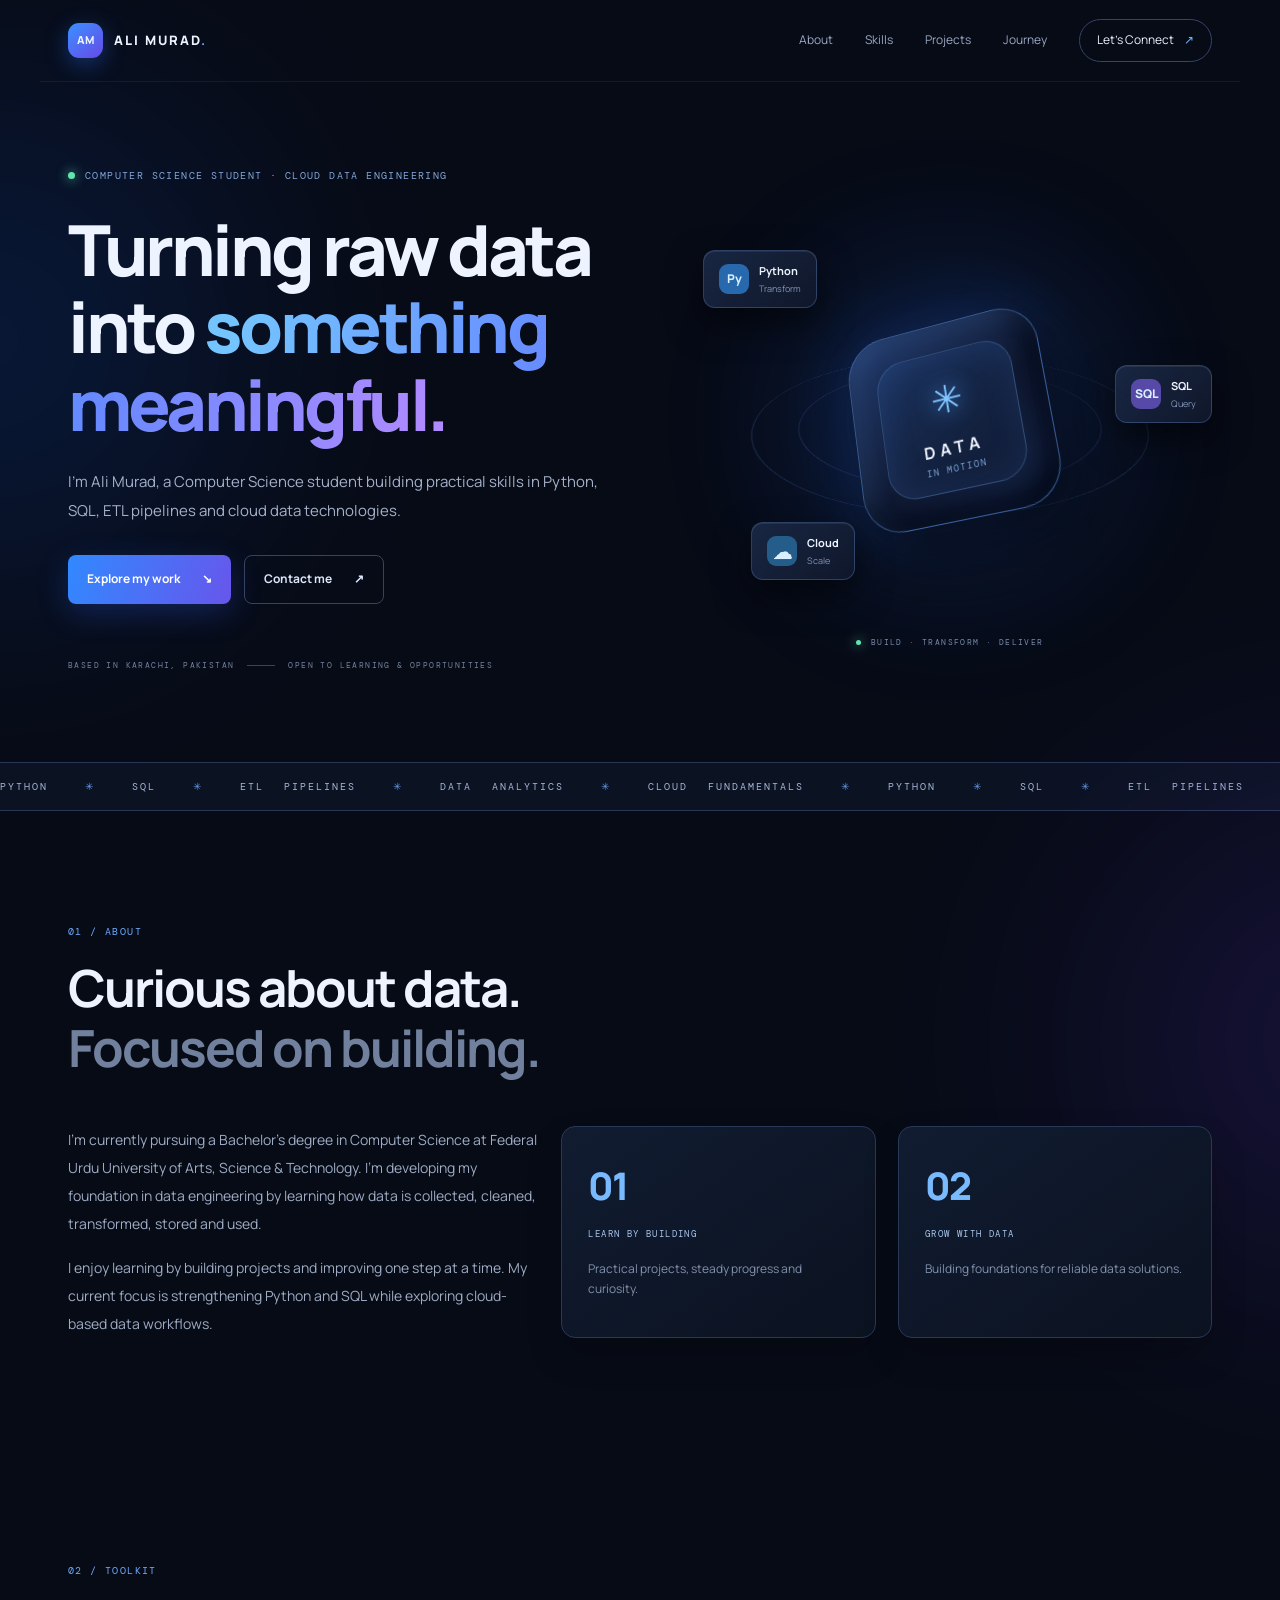
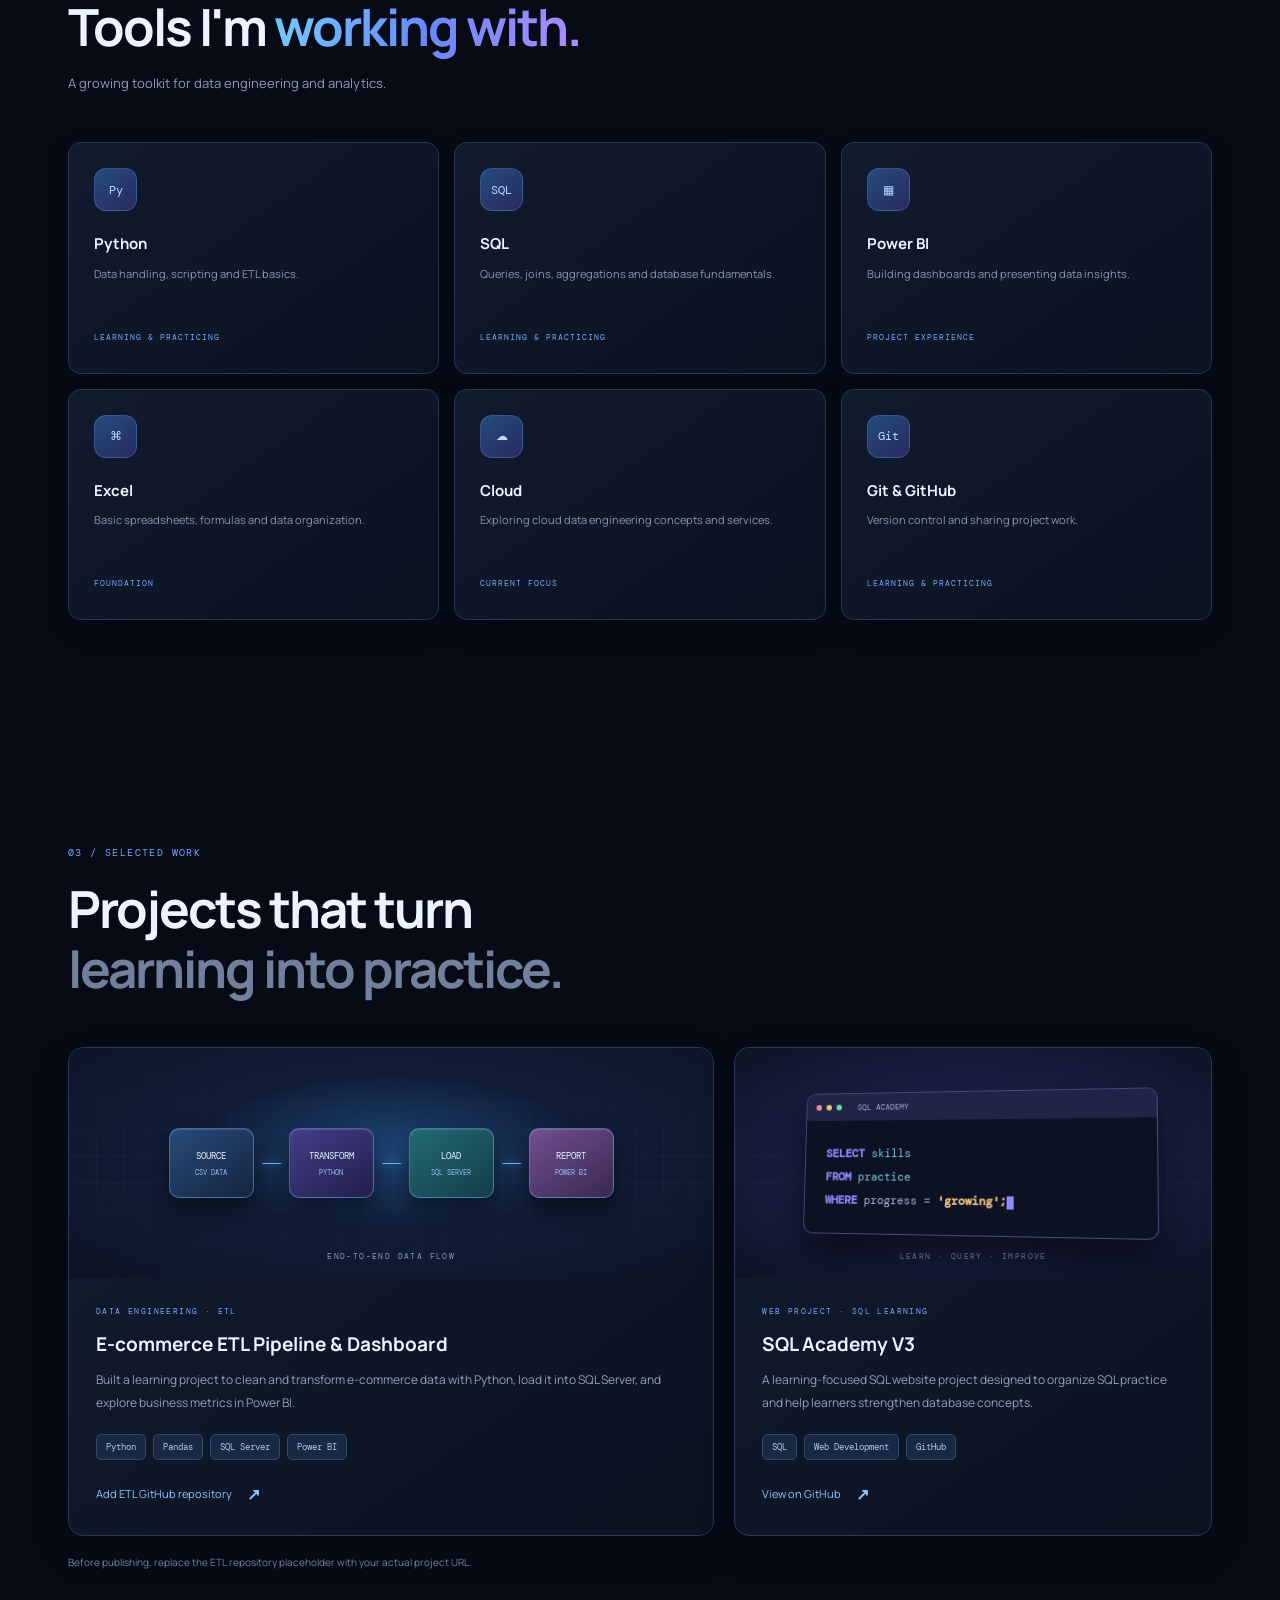
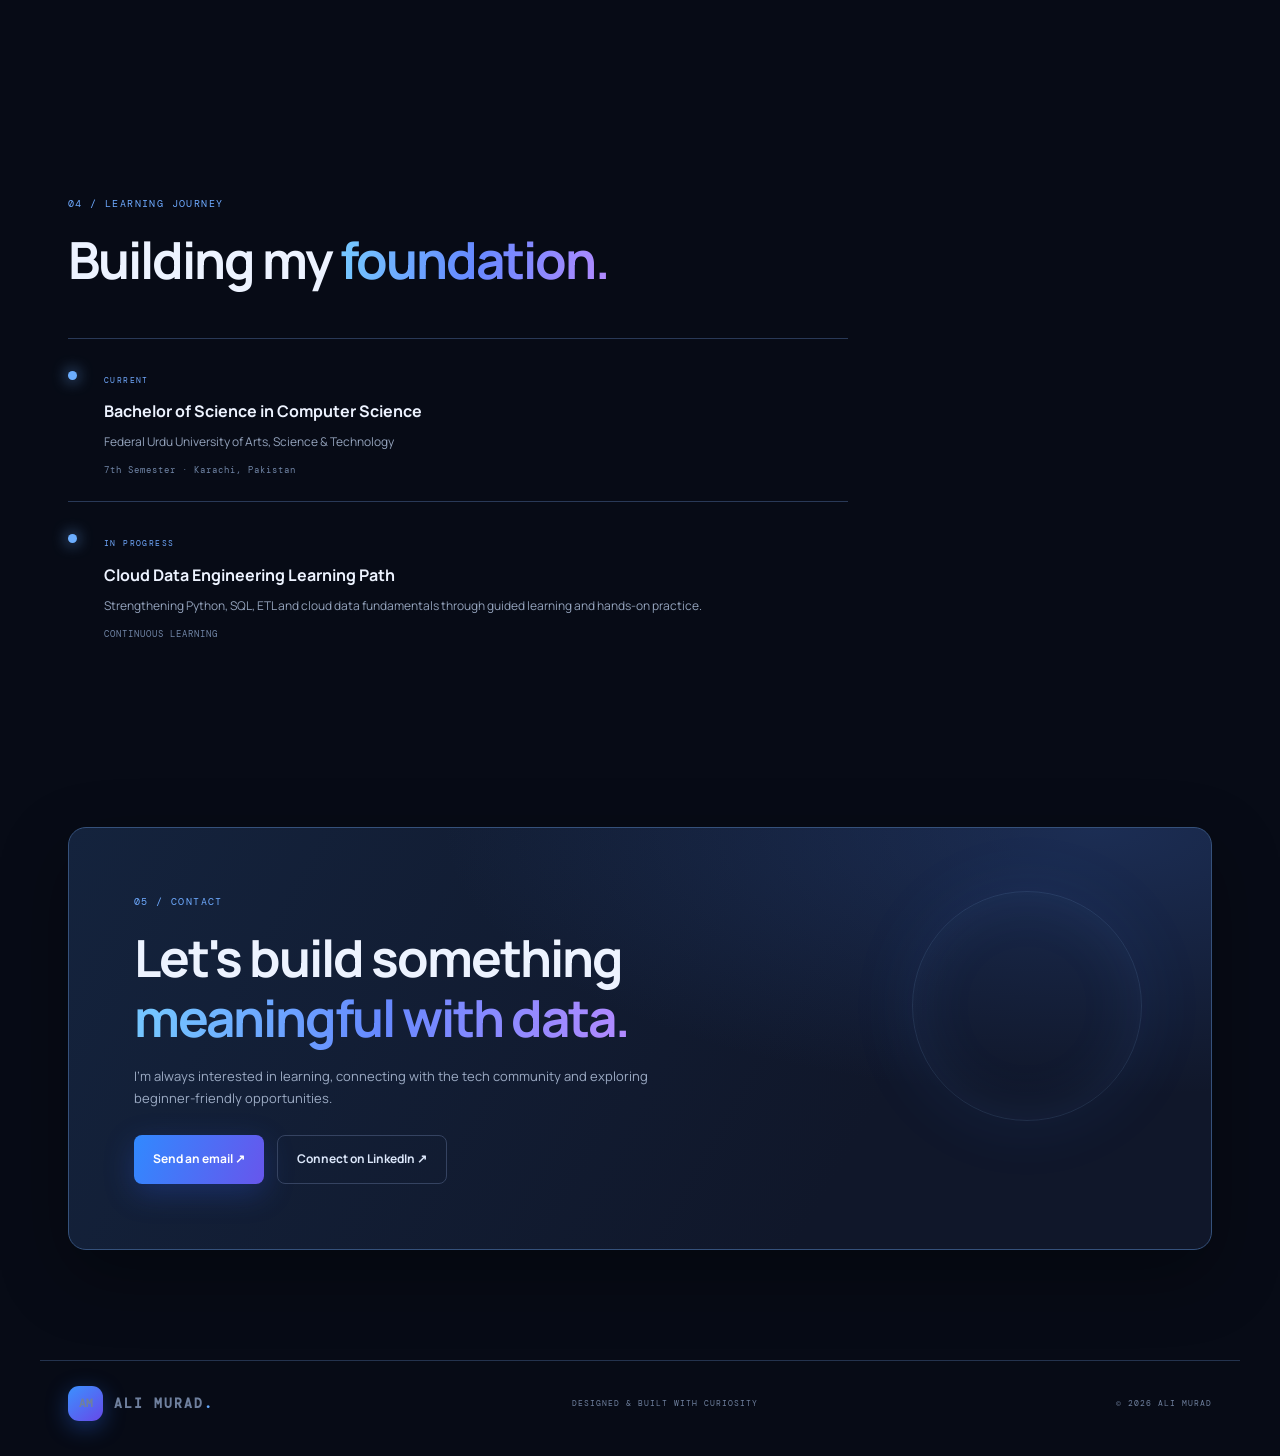
==== index.html @ 15cf7889 "Add professional 3D portfolio website" ====
<!DOCTYPE html>
<html lang="en">
<head>
  <meta charset="UTF-8">
  <meta name="viewport" content="width=device-width, initial-scale=1.0">
  <meta name="description" content="Ali Murad — Computer Science student building skills in Cloud Data Engineering, SQL, Python and ETL.">
  <title>Ali Murad | Cloud Data Engineer Portfolio</title>
  <link rel="preconnect" href="https://fonts.googleapis.com">
  <link rel="preconnect" href="https://fonts.gstatic.com" crossorigin>
  <link href="https://fonts.googleapis.com/css2?family=DM+Mono:wght@400;500&family=Manrope:wght@400;500;600;700;800&display=swap" rel="stylesheet">
  <link rel="stylesheet" href="style.css">
</head>
<body>
  <div class="ambient ambient-one"></div><div class="ambient ambient-two"></div>
  <header class="topbar">
    <a class="brand" href="#home"><span class="brand-mark">AM</span><span>ALI MURAD<span class="brand-dot">.</span></span></a>
    <button class="menu-toggle" aria-label="Toggle navigation">☰</button>
    <nav class="nav">
      <a href="#about">About</a><a href="#skills">Skills</a><a href="#projects">Projects</a><a href="#journey">Journey</a>
      <a class="nav-cta" href="#contact">Let's Connect <span>↗</span></a>
    </nav>
  </header>

  <main>
    <section class="hero section" id="home">
      <div class="hero-copy reveal">
        <div class="eyebrow"><span class="status-dot"></span> COMPUTER SCIENCE STUDENT · CLOUD DATA ENGINEERING</div>
        <h1>Turning raw data into <span class="gradient-text">something meaningful.</span></h1>
        <p class="hero-lead">I'm Ali Murad, a Computer Science student building practical skills in Python, SQL, ETL pipelines and cloud data technologies.</p>
        <div class="hero-actions">
          <a class="button button-primary" href="#projects">Explore my work <span>↘</span></a>
          <a class="button button-ghost"
href="https://mail.google.com/mail/?view=cm&fs=1&to=murads2468@gmail.com"
target="_blank" rel="noopener noreferrer">
Contact me <span>↗</span>
</a>
        </div>
        <div class="hero-meta"><span>BASED IN KARACHI, PAKISTAN</span><span class="meta-line"></span><span>OPEN TO LEARNING & OPPORTUNITIES</span></div>
      </div>
      <div class="hero-visual reveal" aria-label="Decorative 3D data cloud illustration">
        <div class="orbit orbit-a"></div><div class="orbit orbit-b"></div>
        <div class="core-glow"></div>
        <div class="data-core"><div class="core-inner"><span class="core-symbol">✳</span><strong>DATA</strong><small>IN MOTION</small></div></div>
        <div class="float-card card-python"><span class="mini-icon">Py</span><span><b>Python</b><small>Transform</small></span></div>
        <div class="float-card card-sql"><span class="mini-icon sql-icon">SQL</span><span><b>SQL</b><small>Query</small></span></div>
        <div class="float-card card-cloud"><span class="mini-icon cloud-icon">☁</span><span><b>Cloud</b><small>Scale</small></span></div>
        <div class="visual-caption"><span class="caption-pulse"></span> BUILD · TRANSFORM · DELIVER</div>
      </div>
    </section>

    <section class="ticker" aria-label="Areas of focus"><div>PYTHON <i>✳</i> SQL <i>✳</i> ETL PIPELINES <i>✳</i> DATA ANALYTICS <i>✳</i> CLOUD FUNDAMENTALS <i>✳</i> PYTHON <i>✳</i> SQL <i>✳</i> ETL PIPELINES <i>✳</i></div></section>

    <section class="section about-section" id="about">
      <div class="section-heading reveal"><span class="section-kicker">01 / ABOUT</span><h2>Curious about data.<br><span class="muted-heading">Focused on building.</span></h2></div>
      <div class="about-grid">
        <div class="about-text reveal"><p>I'm currently pursuing a Bachelor's degree in Computer Science at Federal Urdu University of Arts, Science & Technology. I'm developing my foundation in data engineering by learning how data is collected, cleaned, transformed, stored and used.</p><p>I enjoy learning by building projects and improving one step at a time. My current focus is strengthening Python and SQL while exploring cloud-based data workflows.</p></div>
        <div class="about-stat reveal"><span class="stat-number">01</span><span class="stat-label">LEARN BY BUILDING</span><p>Practical projects, steady progress and curiosity.</p></div>
        <div class="about-stat reveal"><span class="stat-number">02</span><span class="stat-label">GROW WITH DATA</span><p>Building foundations for reliable data solutions.</p></div>
      </div>
    </section>

    <section class="section" id="skills">
      <div class="section-heading reveal"><span class="section-kicker">02 / TOOLKIT</span><h2>Tools I'm <span class="gradient-text">working with.</span></h2><p class="section-intro">A growing toolkit for data engineering and analytics.</p></div>
      <div class="skills-grid">
        <article class="skill-card reveal"><div class="skill-icon">Py</div><h3>Python</h3><p>Data handling, scripting and ETL basics.</p><span class="skill-level">LEARNING & PRACTICING</span></article>
        <article class="skill-card reveal"><div class="skill-icon">SQL</div><h3>SQL</h3><p>Queries, joins, aggregations and database fundamentals.</p><span class="skill-level">LEARNING & PRACTICING</span></article>
        <article class="skill-card reveal"><div class="skill-icon">▦</div><h3>Power BI</h3><p>Building dashboards and presenting data insights.</p><span class="skill-level">PROJECT EXPERIENCE</span></article>
        <article class="skill-card reveal"><div class="skill-icon">⌘</div><h3>Excel</h3><p>Basic spreadsheets, formulas and data organization.</p><span class="skill-level">FOUNDATION</span></article>
        <article class="skill-card reveal"><div class="skill-icon">☁</div><h3>Cloud</h3><p>Exploring cloud data engineering concepts and services.</p><span class="skill-level">CURRENT FOCUS</span></article>
        <article class="skill-card reveal"><div class="skill-icon">Git</div><h3>Git & GitHub</h3><p>Version control and sharing project work.</p><span class="skill-level">LEARNING & PRACTICING</span></article>
      </div>
    </section>

    <section class="section projects-section" id="projects">
      <div class="section-heading reveal"><span class="section-kicker">03 / SELECTED WORK</span><h2>Projects that turn<br><span class="muted-heading">learning into practice.</span></h2></div>
      <div class="projects-grid">
        <article class="project-card project-feature reveal">
          <div class="project-art etl-art"><div class="pipeline-node node-source">SOURCE<span>CSV DATA</span></div><div class="pipeline-line"></div><div class="pipeline-node node-transform">TRANSFORM<span>PYTHON</span></div><div class="pipeline-line"></div><div class="pipeline-node node-load">LOAD<span>SQL SERVER</span></div><div class="pipeline-line"></div><div class="pipeline-node node-report">REPORT<span>POWER BI</span></div><div class="art-label">END-TO-END DATA FLOW</div></div>
          <div class="project-content"><div class="project-type">DATA ENGINEERING · ETL</div><h3>E-commerce ETL Pipeline & Dashboard</h3><p>Built a learning project to clean and transform e-commerce data with Python, load it into SQL Server, and explore business metrics in Power BI.</p><div class="tag-list"><span>Python</span><span>Pandas</span><span>SQL Server</span><span>Power BI</span></div><a class="project-link" href="https://github.com/" target="_blank" rel="noopener noreferrer">Add ETL GitHub repository <b>↗</b></a></div>
        </article>
        <article class="project-card reveal">
          <div class="project-art academy-art"><div class="academy-window"><div class="window-top"><i></i><i></i><i></i><span>SQL ACADEMY</span></div><div class="code-lines"><b>SELECT</b> <em>skills</em><br><b>FROM</b> <em>practice</em><br><b>WHERE</b> progress = <strong>'growing';</strong><div class="code-cursor"></div></div></div><div class="art-label">LEARN · QUERY · IMPROVE</div></div>
          <div class="project-content"><div class="project-type">WEB PROJECT · SQL LEARNING</div><h3>SQL Academy V3</h3><p>A learning-focused SQL website project designed to organize SQL practice and help learners strengthen database concepts.</p><div class="tag-list"><span>SQL</span><span>Web Development</span><span>GitHub</span></div><a class="project-link" href="https://github.com/murads2468/SQL-ACADEMY-V3" target="_blank" rel="noopener noreferrer">View on GitHub <b>↗</b></a></div>
        </article>
      </div>
      <p class="edit-note">Before publishing, replace the ETL repository placeholder with your actual project URL.</p>
    </section>

    <section class="section journey-section" id="journey">
      <div class="section-heading reveal"><span class="section-kicker">04 / LEARNING JOURNEY</span><h2>Building my <span class="gradient-text">foundation.</span></h2></div>
      <div class="journey-card reveal">
        <div class="journey-marker"><span></span></div><div><span class="journey-date">CURRENT</span><h3>Bachelor of Science in Computer Science</h3><p>Federal Urdu University of Arts, Science & Technology</p><span class="journey-detail">7th Semester · Karachi, Pakistan</span></div>
      </div>
      <div class="journey-card reveal">
        <div class="journey-marker"><span></span></div><div><span class="journey-date">IN PROGRESS</span><h3>Cloud Data Engineering Learning Path</h3><p>Strengthening Python, SQL, ETL and cloud data fundamentals through guided learning and hands-on practice.</p><span class="journey-detail">CONTINUOUS LEARNING</span></div>
      </div>
    </section>

    <section class="contact-section section" id="contact">
      <div class="contact-panel reveal"><div class="contact-orb"></div><span class="section-kicker">05 / CONTACT</span><h2>Let's build something<br><span class="gradient-text">meaningful with data.</span></h2><p>I'm always interested in learning, connecting with the tech community and exploring beginner-friendly opportunities.</p><div class="contact-actions"><a class="button button-primary"
href="https://mail.google.com/mail/?view=cm&fs=1&to=murads2468@gmail.com"
target="_blank" rel="noopener noreferrer">
Send an email ↗
</a></a><a class="button button-ghost" href="https://www.linkedin.com/in/alimuradghumro/" target="_blank" rel="noopener noreferrer">Connect on LinkedIn ↗</a></div></div>
    </section>
  </main>
  <footer><a class="brand" href="#home"><span class="brand-mark">AM</span><span>ALI MURAD<span class="brand-dot">.</span></span></a><span>DESIGNED & BUILT WITH CURIOSITY</span><span>© <span id="year"></span> ALI MURAD</span></footer>
  <script src="script.js"></script>
</body>
</html>
---- style.css ----
*{box-sizing:border-box;margin:0;padding:0}html{scroll-behavior:smooth;scroll-padding-top:90px}body{font-family:'Manrope',sans-serif;background:#070b16;color:#edf3ff;line-height:1.7;overflow-x:hidden}a{color:inherit;text-decoration:none}.ambient{position:absolute;width:480px;height:480px;border-radius:50%;filter:blur(130px);opacity:.15;pointer-events:none}.ambient-one{background:#1768ff;top:100px;left:-250px}.ambient-two{background:#6b38ed;top:800px;right:-300px}.topbar{height:82px;max-width:1200px;margin:auto;padding:0 28px;display:flex;align-items:center;justify-content:space-between;position:relative;z-index:10;border-bottom:1px solid rgba(155,180,255,.09)}.brand{display:flex;align-items:center;gap:11px;font-size:13px;font-weight:800;letter-spacing:2px}.brand-mark{width:35px;height:35px;border-radius:11px;display:grid;place-items:center;background:linear-gradient(140deg,#3b91ff,#6749e8);box-shadow:0 6px 22px #2869e866;font-size:11px;letter-spacing:0}.brand-dot{color:#64aaff}.nav{display:flex;align-items:center;gap:32px;font-size:12px;color:#9aa9c5}.nav a:hover{color:#fff}.nav-cta{border:1px solid #33466a;border-radius:30px;padding:10px 17px;color:#eaf1ff!important}.nav-cta span{color:#70b5ff;margin-left:8px}.menu-toggle{display:none;background:none;border:0;color:white;font-size:24px}.section{max-width:1200px;margin:auto;padding:112px 28px}.hero{min-height:680px;display:grid;grid-template-columns:1.05fr .95fr;align-items:center;gap:40px;padding-top:85px;padding-bottom:90px}.eyebrow,.section-kicker,.project-type,.journey-date,.hero-meta,.visual-caption,.art-label{font-family:'DM Mono',monospace;letter-spacing:1.4px;font-size:10px;color:#82a6d9}.eyebrow{display:flex;align-items:center;gap:10px;margin-bottom:27px}.status-dot,.caption-pulse{width:7px;height:7px;border-radius:50%;background:#61e5b1;box-shadow:0 0 12px #61e5b1}.hero h1{font-size:clamp(43px,5.5vw,72px);line-height:1.1;letter-spacing:-3.5px;font-weight:800;max-width:650px}.gradient-text{background:linear-gradient(100deg,#74c5ff 5%,#6689ff 50%,#b48aff 100%);-webkit-background-clip:text;background-clip:text;color:transparent}.hero-lead{font-size:15px;color:#a4b1c9;max-width:535px;margin:25px 0 30px;line-height:1.9}.hero-actions,.contact-actions{display:flex;gap:13px;flex-wrap:wrap}.button{display:inline-flex;align-items:center;gap:22px;padding:13px 19px;border-radius:8px;font-size:12px;font-weight:700;transition:.25s}.button:hover{transform:translateY(-3px)}.button-primary{background:linear-gradient(110deg,#3189ff,#6756ec);box-shadow:0 9px 30px #315ff044;color:white}.button-ghost{border:1px solid #354361;color:#dce7fa}.hero-meta{display:flex;align-items:center;gap:13px;margin-top:55px;font-size:8px;color:#71829f}.meta-line{width:28px;height:1px;background:#344461}.hero-visual{height:490px;position:relative;display:grid;place-items:center;perspective:900px}.core-glow{position:absolute;width:240px;height:240px;border-radius:50%;background:#236dff;filter:blur(90px);opacity:.32}.data-core{width:205px;height:205px;border-radius:42px;transform:rotateX(13deg) rotateY(-18deg) rotateZ(-9deg);background:linear-gradient(145deg,#233d70,#111b35 55%,#182a50);border:1px solid #6caaff66;box-shadow:inset 8px 8px 25px #7bbaff20,inset -12px -15px 30px #030817,22px 28px 60px #0009,0 0 65px #347dff33;display:grid;place-items:center;z-index:2;animation:float 6s ease-in-out infinite}.core-inner{width:145px;height:145px;border-radius:30px;border:1px solid #80b8ff44;background:linear-gradient(145deg,#1d3764aa,#101a32dd);display:flex;flex-direction:column;align-items:center;justify-content:center;box-shadow:inset 0 0 35px #4a91ff22}.core-symbol{font-size:40px;color:#80c5ff;text-shadow:0 0 25px #4a9fff}.core-inner strong{font-size:17px;letter-spacing:5px;margin-top:4px}.core-inner small{font:9px 'DM Mono';letter-spacing:2px;color:#7fa6d9}.orbit{position:absolute;border:1px solid #609cff35;border-radius:50%;transform:rotateX(67deg) rotateZ(-25deg)}.orbit-a{width:390px;height:390px}.orbit-b{width:300px;height:300px;transform:rotateX(67deg) rotateZ(40deg);border-color:#9a7aff35}.float-card{position:absolute;z-index:3;display:flex;align-items:center;gap:10px;padding:11px 15px;border:1px solid #6488c455;border-radius:12px;background:linear-gradient(135deg,#1a2946eF,#10182beF);box-shadow:0 15px 35px #0008, inset 0 1px #ffffff12;backdrop-filter:blur(12px);animation:float 5s ease-in-out infinite}.float-card b{display:block;font-size:11px}.float-card small{display:block;color:#8194b7;font-size:9px}.mini-icon{width:30px;height:30px;border-radius:9px;background:#2868ad;color:#d8f0ff;display:grid;place-items:center;font-size:12px;font-weight:800}.sql-icon{background:#5749a7}.cloud-icon{background:#245d8a;font-size:19px}.card-python{top:75px;left:3%}.card-sql{right:0;top:190px;animation-delay:-2s}.card-cloud{bottom:85px;left:12%;animation-delay:-3s}.visual-caption{position:absolute;bottom:15px;display:flex;gap:10px;align-items:center;font-size:8px;color:#778baa}.caption-pulse{width:5px;height:5px}.ticker{overflow:hidden;border-top:1px solid #283754;border-bottom:1px solid #283754;background:#0b1221;padding:17px 0;white-space:nowrap;color:#a4b7d6;font:10px 'DM Mono';letter-spacing:2px}.ticker div{word-spacing:12px;text-align:center}.ticker i{color:#5f9fff;font-style:normal;margin:0 17px}.section-heading{margin-bottom:48px}.section-kicker{display:block;margin-bottom:18px;color:#6eaaff}.section-heading h2,.contact-panel h2{font-size:clamp(34px,4vw,52px);line-height:1.17;letter-spacing:-2px}.muted-heading{color:#71809d}.section-intro{color:#8e9db7;font-size:13px;margin-top:15px}.about-grid{display:grid;grid-template-columns:1.5fr 1fr 1fr;gap:22px}.about-text{color:#9eacc5;font-size:14px;line-height:2}.about-text p+p{margin-top:16px}.about-stat{padding:26px;border:1px solid #273957;border-radius:14px;background:linear-gradient(145deg,#111c31,#0b1220);box-shadow:0 18px 35px #0003}.stat-number{display:block;font-size:38px;font-weight:800;color:#79baff;letter-spacing:-2px}.stat-label{font:9px 'DM Mono';letter-spacing:1.4px;color:#a9c6ed}.about-stat p{font-size:12px;color:#8191ad;margin-top:14px}.skills-grid{display:grid;grid-template-columns:repeat(3,1fr);gap:15px}.skill-card{padding:25px;border:1px solid #263653;border-radius:13px;background:linear-gradient(145deg,#111b2e,#0b1220);transition:.3s;box-shadow:0 10px 25px #0002}.skill-card:hover,.project-card:hover{transform:translateY(-7px);border-color:#5b8fe0;box-shadow:0 20px 45px #0005,0 0 25px #3178e51a}.skill-icon{width:43px;height:43px;border-radius:12px;display:grid;place-items:center;background:linear-gradient(140deg,#244c7e,#29295e);border:1px solid #6aa8ff44;color:#b9dcff;font:12px 'DM Mono';margin-bottom:20px}.skill-card h3{font-size:15px}.skill-card p{font-size:11px;color:#8797b2;margin:8px 0 18px;min-height:38px}.skill-level{font:8px 'DM Mono';letter-spacing:1px;color:#6eaaff}.projects-grid{display:grid;grid-template-columns:1.15fr .85fr;gap:20px}.project-card{border:1px solid #293957;border-radius:15px;overflow:hidden;background:linear-gradient(145deg,#121d32,#0b1220);transition:.3s;box-shadow:0 15px 35px #0003}.project-art{height:230px;position:relative;display:flex;align-items:center;justify-content:center;gap:8px;overflow:hidden;background:radial-gradient(ellipse at 50% 45%,#1c4778 0,#111d38 43%,#0c1425 100%)}.project-art:before{content:"";position:absolute;inset:0;background-image:linear-gradient(#8cbcff0b 1px,transparent 1px),linear-gradient(90deg,#8cbcff0b 1px,transparent 1px);background-size:27px 27px;mask-image:linear-gradient(transparent,#000,transparent)}.pipeline-node{z-index:1;width:85px;height:70px;border:1px solid #69aaff77;background:linear-gradient(145deg,#284b79,#152541);border-radius:10px;display:flex;align-items:center;justify-content:center;flex-direction:column;font:9px 'DM Mono';box-shadow:0 12px 25px #0007, inset 0 1px #fff2;color:#e6f3ff}.pipeline-node span{font-size:7px;color:#91b8e9;margin-top:6px}.node-transform{background:linear-gradient(145deg,#443e88,#211f4c)}.node-load{background:linear-gradient(145deg,#236b71,#143d49)}.node-report{background:linear-gradient(145deg,#70508f,#392852)}.pipeline-line{width:19px;height:1px;background:#75baff;box-shadow:0 0 8px #75baff}.art-label{position:absolute;bottom:15px;font-size:8px;color:#7f9fc8}.project-content{padding:27px}.project-type{font-size:8px;color:#73aaff}.project-content h3{font-size:19px;margin:9px 0}.project-content p{font-size:12px;line-height:1.9;color:#91a0b9}.tag-list{display:flex;flex-wrap:wrap;gap:7px;margin:19px 0}.tag-list span{font:9px 'DM Mono';padding:6px 9px;border-radius:5px;color:#a9c8ef;background:#192943;border:1px solid #30486c}.project-link{font-size:11px;color:#8dc4ff;display:inline-flex;gap:15px;align-items:center}.project-link b{font-size:16px}.academy-art{background:radial-gradient(ellipse at center,#392f79 0,#191d43 50%,#0c1425 100%)}.academy-window{z-index:1;width:75%;border:1px solid #9d9aff66;border-radius:10px;background:#0c1224;box-shadow:0 20px 40px #0009;transform:perspective(600px) rotateY(-9deg) rotateX(4deg);overflow:hidden}.window-top{height:28px;background:#202447;display:flex;align-items:center;gap:5px;padding:0 10px}.window-top i{width:6px;height:6px;border-radius:50%;background:#f08a9d}.window-top i:nth-child(2){background:#e9c16f}.window-top i:nth-child(3){background:#70d7a9}.window-top span{font:8px 'DM Mono';color:#a7acd9;margin-left:12px}.code-lines{padding:22px;font:12px/2 'DM Mono';color:#a8b6d3}.code-lines b{color:#8e8aff}.code-lines em{font-style:normal;color:#75c8d8}.code-lines strong{color:#e9bd7b}.code-cursor{display:inline-block;width:7px;height:13px;background:#8e8aff;vertical-align:middle;animation:blink 1s steps(2) infinite}.edit-note{font-size:10px;color:#788ba9;margin-top:18px}.journey-card{display:flex;gap:22px;padding:25px 0;border-top:1px solid #293957;max-width:780px}.journey-marker{width:14px;flex-shrink:0;padding-top:7px}.journey-marker span{display:block;width:9px;height:9px;border-radius:50%;background:#6caeff;box-shadow:0 0 15px #6caeff}.journey-date{font-size:8px;color:#71aaff}.journey-card h3{font-size:16px;margin:7px 0}.journey-card p{font-size:12px;color:#94a3bc}.journey-detail{display:block;font:9px 'DM Mono';color:#7186a7;margin-top:12px;letter-spacing:1px}.contact-section{padding-top:50px;padding-bottom:110px}.contact-panel{position:relative;overflow:hidden;padding:65px;border:1px solid #35517b;border-radius:18px;background:radial-gradient(ellipse at 90% 0%,#2d4f9366,transparent 45%),linear-gradient(120deg,#14233d,#10172a 70%);box-shadow:0 25px 70px #0005}.contact-panel h2{margin:17px 0}.contact-panel p{max-width:550px;color:#9cabc4;font-size:13px;margin-bottom:26px}.contact-orb{position:absolute;width:230px;height:230px;right:6%;top:15%;border-radius:50%;border:1px solid #83b7ff25;box-shadow:inset 0 0 60px #5798ff18,0 0 70px #397eff17;pointer-events:none}footer{max-width:1200px;margin:auto;padding:25px 28px 35px;border-top:1px solid #24334e;display:flex;justify-content:space-between;align-items:center;color:#6f809e;font:8px 'DM Mono';letter-spacing:1px}.reveal{opacity:0;transform:translateY(22px);transition:opacity .7s ease,transform .7s ease}.reveal.visible{opacity:1;transform:translateY(0)}@keyframes float{0%,100%{translate:0 0}50%{translate:0 -12px}}@keyframes blink{50%{opacity:0}}@media(max-width:850px){.hero{grid-template-columns:1fr;padding-top:75px}.hero-visual{height:420px}.about-grid{grid-template-columns:1fr 1fr}.about-text{grid-column:1/-1}.projects-grid{grid-template-columns:1fr}.nav{gap:17px}.contact-panel{padding:45px}}@media(max-width:600px){.topbar{height:70px;padding:0 20px}.menu-toggle{display:block}.nav{display:none;position:absolute;top:69px;left:0;right:0;padding:20px;background:#0d1526;border-bottom:1px solid #293957;flex-direction:column;align-items:stretch;gap:18px}.nav.open{display:flex}.nav-cta{text-align:center}.section{padding:78px 20px}.hero{padding-top:65px;gap:15px;min-height:auto}.hero h1{font-size:45px;letter-spacing:-2px}.hero-lead{font-size:13px}.hero-meta{font-size:7px;flex-wrap:wrap;margin-top:35px}.hero-visual{height:360px;transform:scale(.88);margin:0 -20px}.orbit-a{width:330px;height:330px}.orbit-b{width:260px;height:260px}.data-core{width:170px;height:170px}.core-inner{width:120px;height:120px}.card-python{left:0;top:45px}.card-sql{right:0;top:145px}.card-cloud{left:4%;bottom:55px}.about-grid,.skills-grid{grid-template-columns:1fr}.about-text{grid-column:auto}.section-heading h2,.contact-panel h2{font-size:37px}.project-art{height:190px}.pipeline-node{width:66px;height:60px;font-size:7px}.pipeline-line{width:9px}.project-content{padding:22px}.contact-panel{padding:32px 23px}.contact-orb{right:-100px;top:0}.contact-actions{flex-direction:column;align-items:flex-start}footer{padding:22px 20px;gap:15px;flex-wrap:wrap}footer>span:nth-child(2){display:none}}@media(prefers-reduced-motion:reduce){*,*:before,*:after{scroll-behavior:auto!important;animation:none!important;transition:none!important}.reveal{opacity:1;transform:none}}
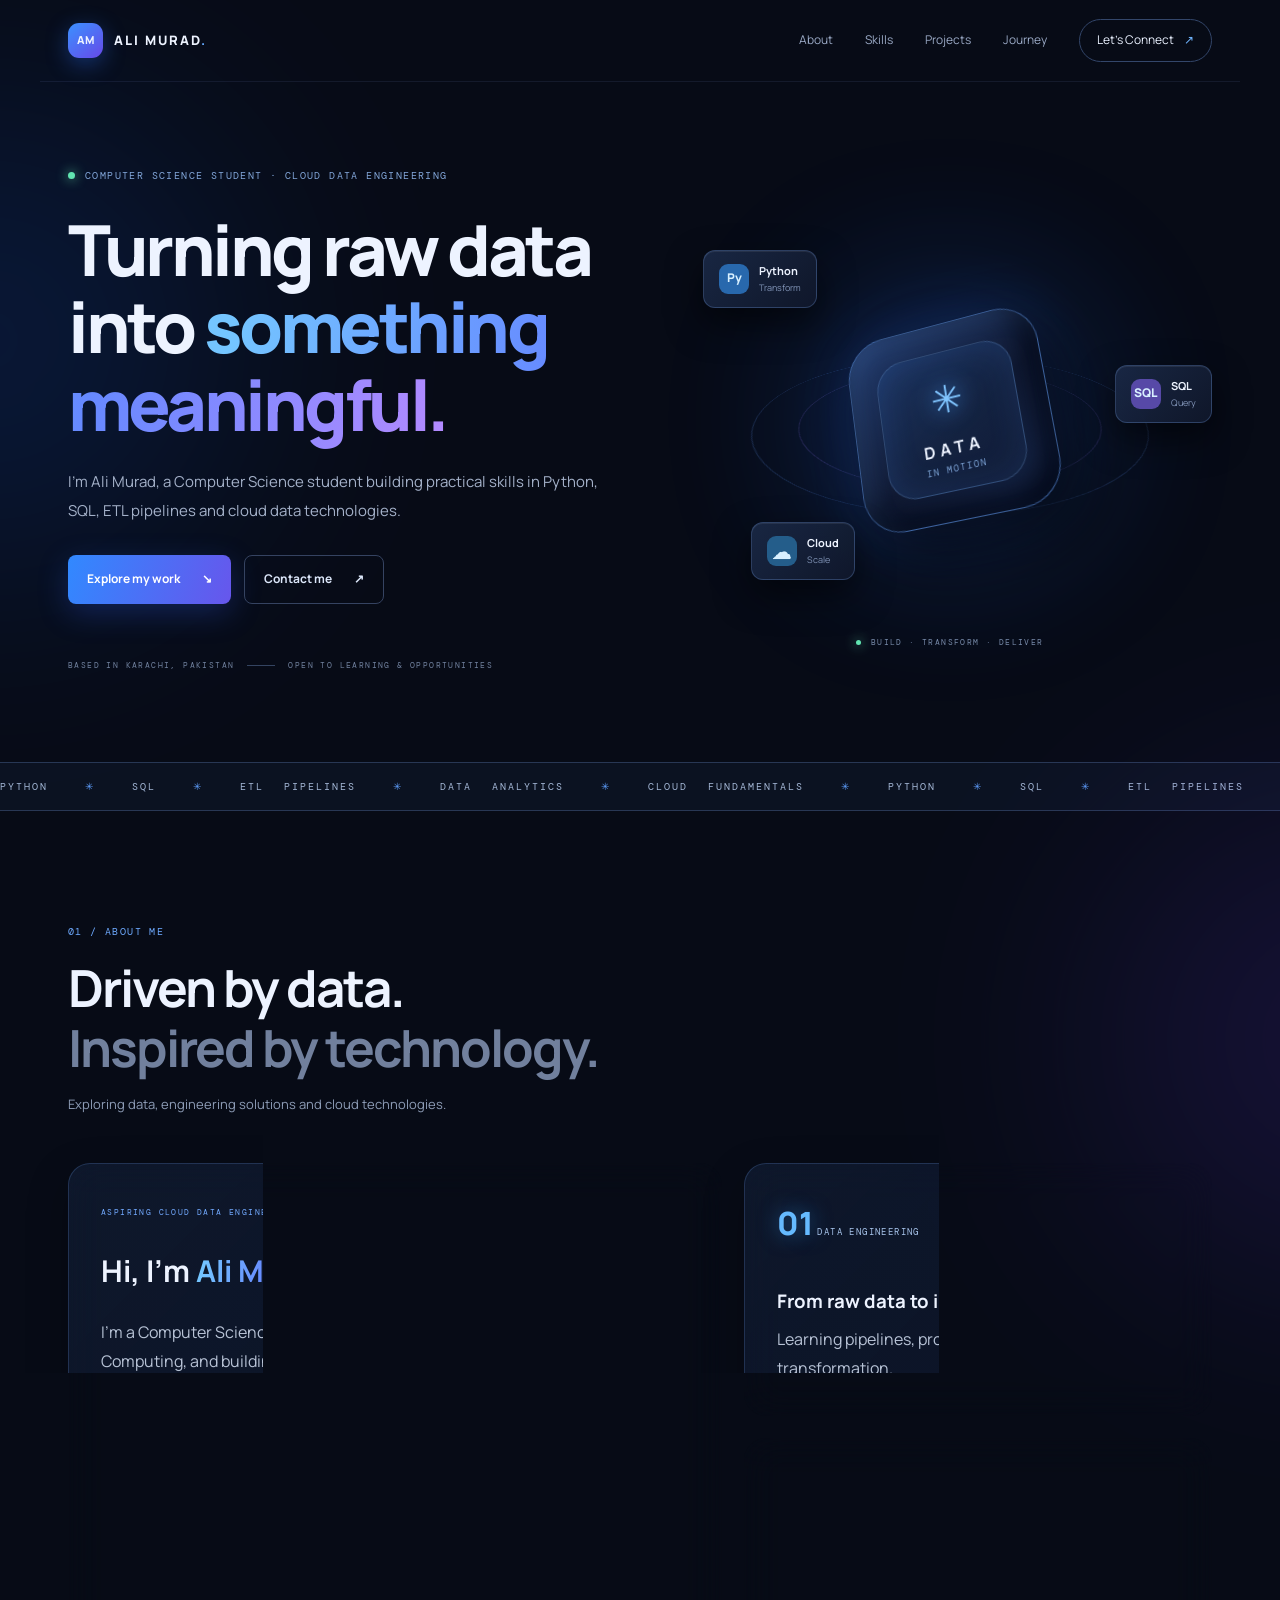
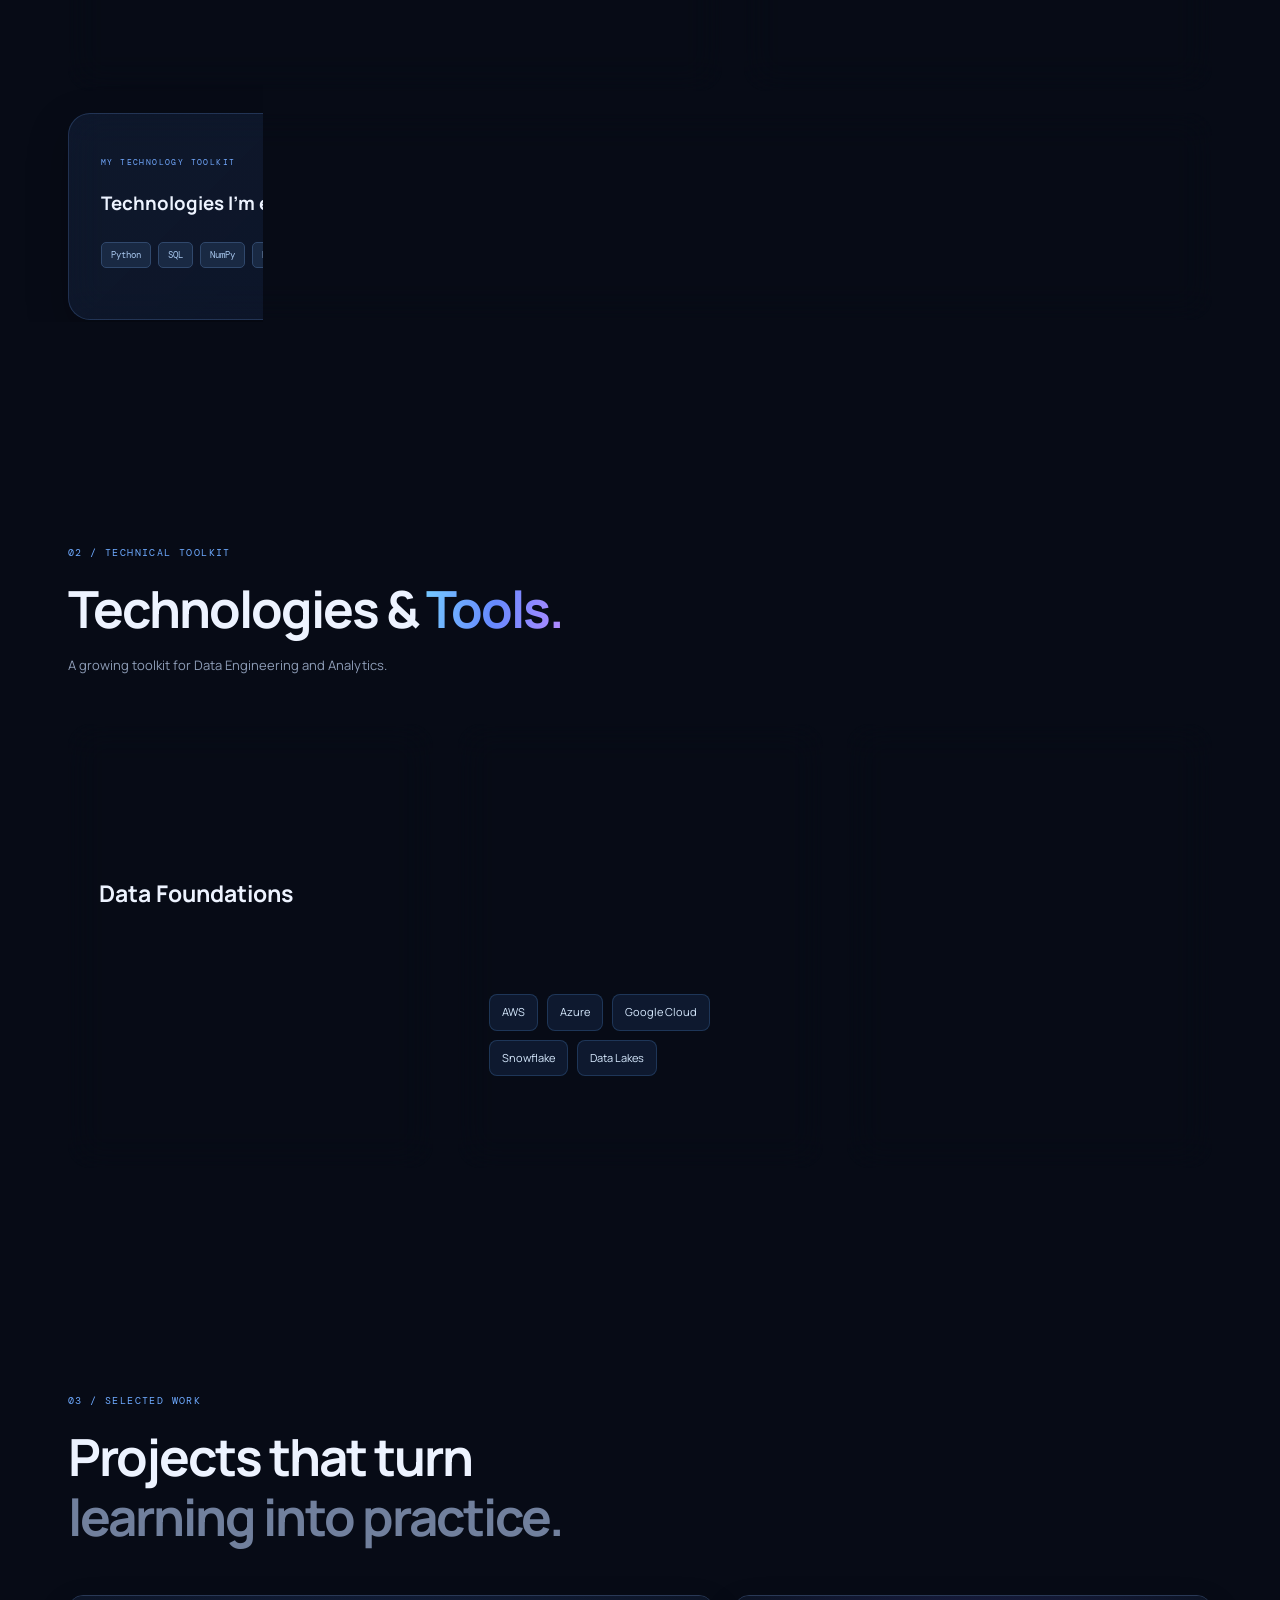
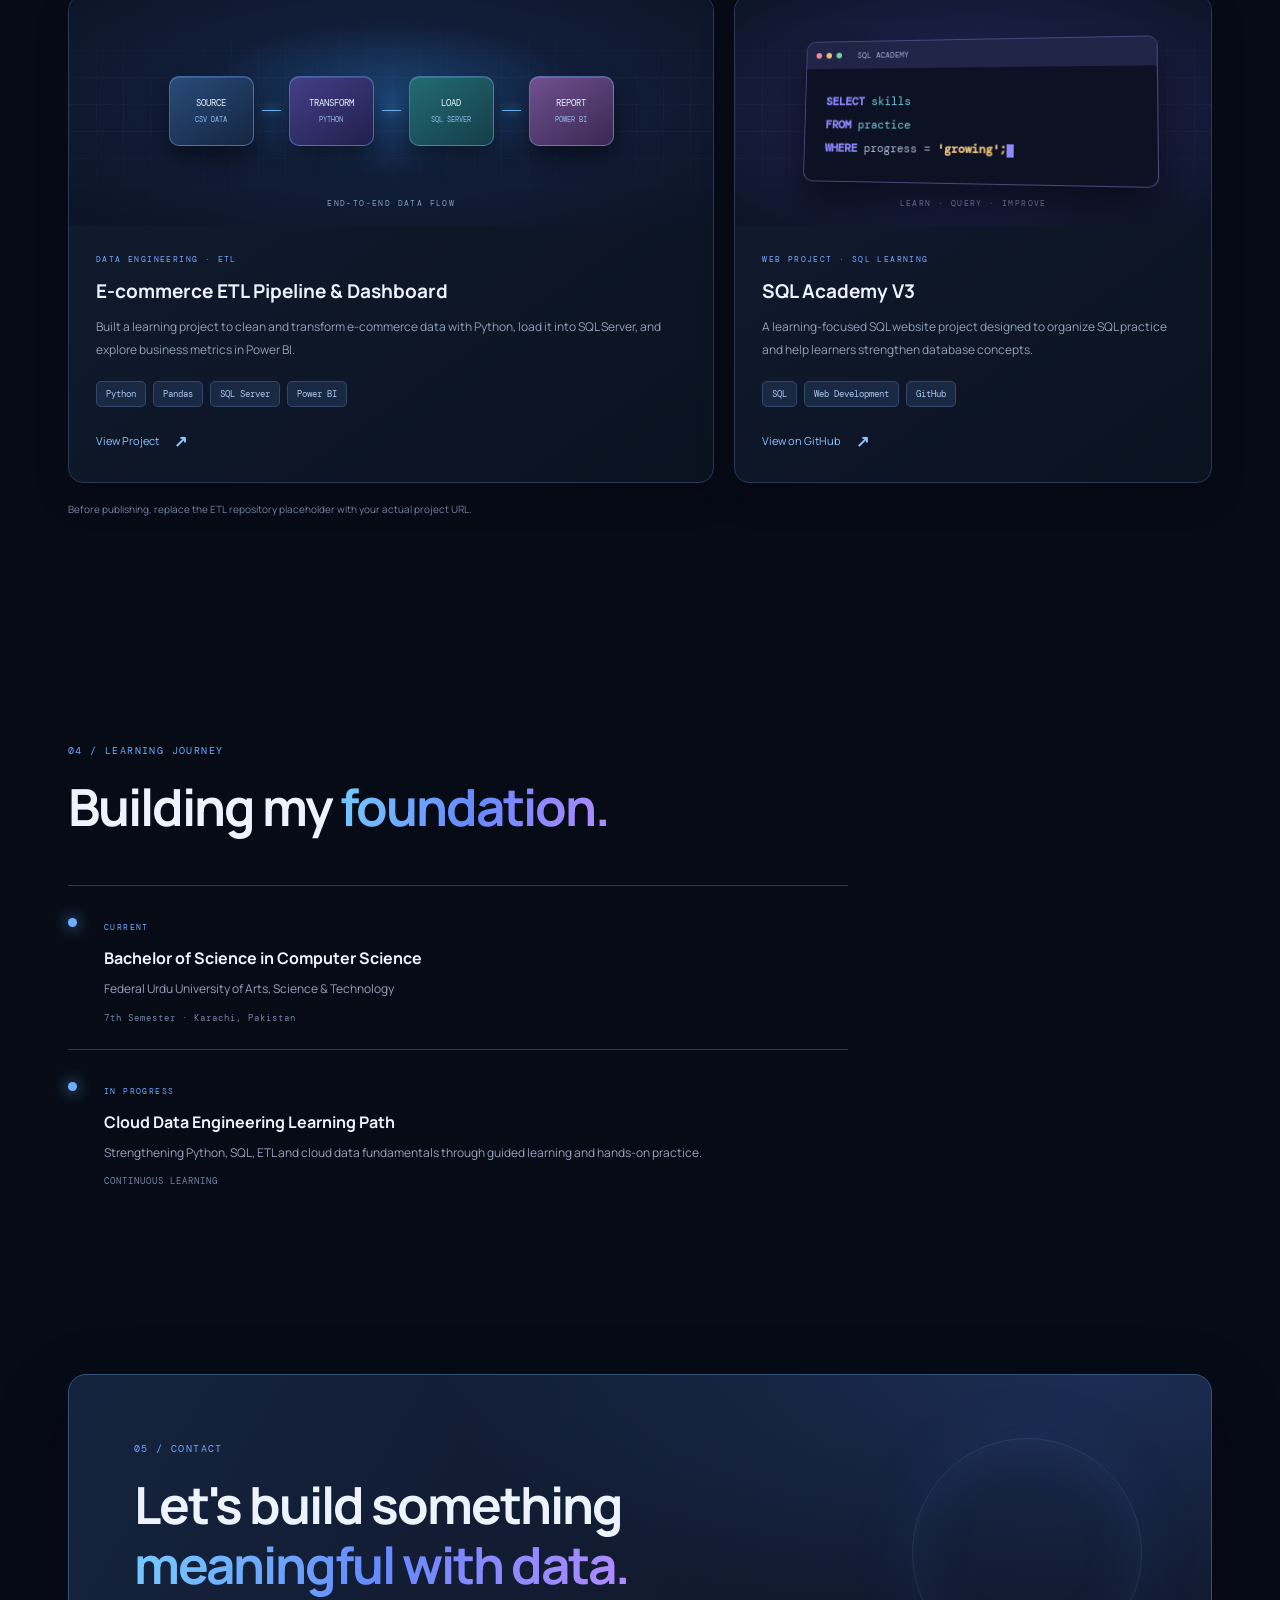
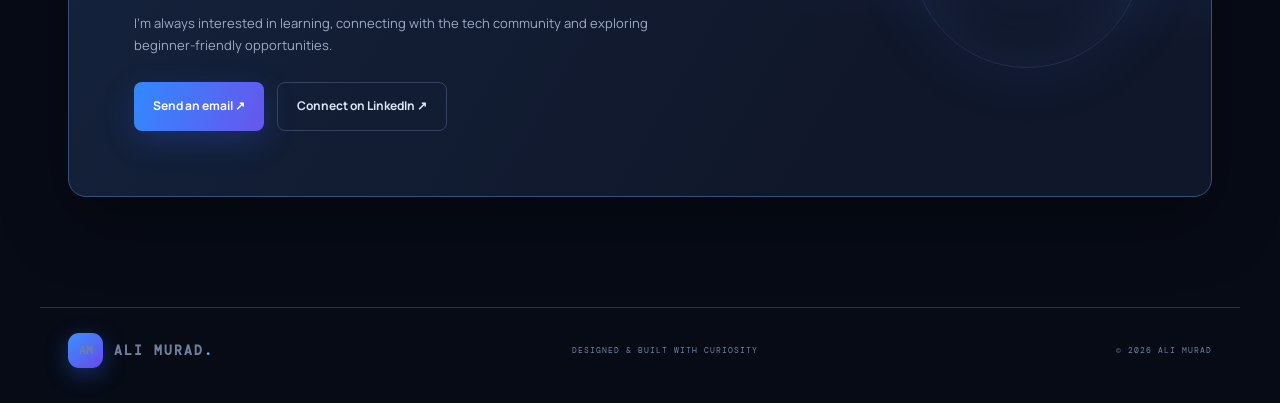
==== commit 27061f5a: "Update About and Technical Toolkit 3D design" ====
--- a/index.html
+++ b/index.html
@@ -50,33 +50,184 @@
 
     <section class="ticker" aria-label="Areas of focus"><div>PYTHON <i>✳</i> SQL <i>✳</i> ETL PIPELINES <i>✳</i> DATA ANALYTICS <i>✳</i> CLOUD FUNDAMENTALS <i>✳</i> PYTHON <i>✳</i> SQL <i>✳</i> ETL PIPELINES <i>✳</i></div></section>
 
-    <section class="section about-section" id="about">
-      <div class="section-heading reveal"><span class="section-kicker">01 / ABOUT</span><h2>Curious about data.<br><span class="muted-heading">Focused on building.</span></h2></div>
-      <div class="about-grid">
-        <div class="about-text reveal"><p>I'm currently pursuing a Bachelor's degree in Computer Science at Federal Urdu University of Arts, Science & Technology. I'm developing my foundation in data engineering by learning how data is collected, cleaned, transformed, stored and used.</p><p>I enjoy learning by building projects and improving one step at a time. My current focus is strengthening Python and SQL while exploring cloud-based data workflows.</p></div>
-        <div class="about-stat reveal"><span class="stat-number">01</span><span class="stat-label">LEARN BY BUILDING</span><p>Practical projects, steady progress and curiosity.</p></div>
-        <div class="about-stat reveal"><span class="stat-number">02</span><span class="stat-label">GROW WITH DATA</span><p>Building foundations for reliable data solutions.</p></div>
-      </div>
-    </section>
-
-    <section class="section" id="skills">
-      <div class="section-heading reveal"><span class="section-kicker">02 / TOOLKIT</span><h2>Tools I'm <span class="gradient-text">working with.</span></h2><p class="section-intro">A growing toolkit for data engineering and analytics.</p></div>
-      <div class="skills-grid">
-        <article class="skill-card reveal"><div class="skill-icon">Py</div><h3>Python</h3><p>Data handling, scripting and ETL basics.</p><span class="skill-level">LEARNING & PRACTICING</span></article>
-        <article class="skill-card reveal"><div class="skill-icon">SQL</div><h3>SQL</h3><p>Queries, joins, aggregations and database fundamentals.</p><span class="skill-level">LEARNING & PRACTICING</span></article>
-        <article class="skill-card reveal"><div class="skill-icon">▦</div><h3>Power BI</h3><p>Building dashboards and presenting data insights.</p><span class="skill-level">PROJECT EXPERIENCE</span></article>
-        <article class="skill-card reveal"><div class="skill-icon">⌘</div><h3>Excel</h3><p>Basic spreadsheets, formulas and data organization.</p><span class="skill-level">FOUNDATION</span></article>
-        <article class="skill-card reveal"><div class="skill-icon">☁</div><h3>Cloud</h3><p>Exploring cloud data engineering concepts and services.</p><span class="skill-level">CURRENT FOCUS</span></article>
-        <article class="skill-card reveal"><div class="skill-icon">Git</div><h3>Git & GitHub</h3><p>Version control and sharing project work.</p><span class="skill-level">LEARNING & PRACTICING</span></article>
-      </div>
-    </section>
+    
+
+<section class="section about-section" id="about">
+
+  <div class="section-heading reveal">
+    <span class="section-kicker">01 / ABOUT ME</span>
+    <h2>Driven by data.<br>
+      <span class="muted-heading">Inspired by technology.</span>
+    </h2>
+    <p class="section-intro">
+      Exploring data, engineering solutions and cloud technologies.
+    </p>
+  </div>
+
+  <div class="about-glass-layout">
+
+    <div class="about-glass-card about-main-card reveal">
+      <span class="project-type">ASPIRING CLOUD DATA ENGINEER</span>
+
+      <h3>Hi, I'm <span class="gradient-text">Ali Murad.</span></h3>
+
+      <p>
+        I'm a Computer Science student passionate about
+        Data Engineering, Cloud Computing, and building
+        scalable data solutions.
+      </p>
+
+      <p>
+        My learning journey focuses on Python, SQL,
+        data processing, ETL pipelines, Data Lakes,
+        and modern data warehousing technologies.
+      </p>
+
+      <p>
+        I enjoy building practical projects and exploring
+        technologies that transform raw data into valuable insights.
+      </p>
+
+      <div class="about-focus">
+        <span>MY CURRENT FOCUS</span>
+        <strong>Building skills. Creating projects. Growing with data.</strong>
+      </div>
+    </div>
+
+    <div class="about-side-cards">
+
+      <div class="about-glass-card about-mini-card reveal">
+        <span class="glass-icon">01</span>
+        <span class="stat-label">DATA ENGINEERING</span>
+        <h3>From raw data to insights.</h3>
+        <p>Learning pipelines, processing, storage and transformation.</p>
+      </div>
+
+      <div class="about-glass-card about-mini-card reveal">
+        <span class="glass-icon">02</span>
+        <span class="stat-label">CLOUD TECHNOLOGIES</span>
+        <h3>Exploring the cloud.</h3>
+        <p>Discovering cloud platforms and modern data infrastructure.</p>
+      </div>
+
+    </div>
+
+    <div class="about-glass-card about-tech-card reveal">
+      <span class="project-type">MY TECHNOLOGY TOOLKIT</span>
+      <h3>Technologies I'm exploring.</h3>
+
+      <div class="tag-list">
+        <span>Python</span>
+        <span>SQL</span>
+        <span>NumPy</span>
+        <span>Pandas</span>
+        <span>SQL Server</span>
+        <span>Snowflake</span>
+        <span>AWS</span>
+        <span>Azure</span>
+        <span>Google Cloud</span>
+        <span>Data Lakes</span>
+        <span>ETL Pipelines</span>
+        <span>Apache Spark</span>
+        <span>Power BI</span>
+        <span>Git & GitHub</span>
+      </div>
+    </div>
+
+  </div>
+</section>
+
+
+
+
+<section class="section" id="skills">
+
+  <div class="section-heading reveal">
+    <span class="section-kicker">02 / TECHNICAL TOOLKIT</span>
+    <h2>Technologies & <span class="gradient-text">Tools.</span></h2>
+    <p class="section-intro">
+      A growing toolkit for Data Engineering and Analytics.
+    </p>
+  </div>
+
+  <div class="toolkit-3d-grid">
+
+    <!-- CARD 1 -->
+    <article class="toolkit-3d-card reveal">
+      <div class="toolkit-card-top">
+        <span class="toolkit-number">01</span>
+        <span class="toolkit-symbol">⌘</span>
+      </div>
+
+      <span class="toolkit-category">PROGRAMMING & DATA</span>
+      <h3>Data Foundations</h3>
+      <p>Working with programming languages and data manipulation tools.</p>
+
+      <div class="toolkit-tags">
+        <span>Python</span>
+        <span>SQL</span>
+        <span>NumPy</span>
+        <span>Pandas</span>
+        <span>SQL Server</span>
+      </div>
+
+      <div class="toolkit-footer">LEARNING & PRACTICING</div>
+    </article>
+
+    <!-- CARD 2 -->
+    <article class="toolkit-3d-card reveal">
+      <div class="toolkit-card-top">
+        <span class="toolkit-number">02</span>
+        <span class="toolkit-symbol">☁</span>
+      </div>
+
+      <span class="toolkit-category">CLOUD & PLATFORMS</span>
+      <h3>Cloud Ecosystem</h3>
+      <p>Exploring cloud infrastructure and modern data storage platforms.</p>
+
+      <div class="toolkit-tags">
+        <span>AWS</span>
+        <span>Azure</span>
+        <span>Google Cloud</span>
+        <span>Snowflake</span>
+        <span>Data Lakes</span>
+      </div>
+
+      <div class="toolkit-footer">LEARNING & EXPLORING</div>
+    </article>
+
+    <!-- CARD 3 -->
+    <article class="toolkit-3d-card reveal">
+      <div class="toolkit-card-top">
+        <span class="toolkit-number">03</span>
+        <span class="toolkit-symbol">⌁</span>
+      </div>
+
+      <span class="toolkit-category">ENGINEERING & ANALYTICS</span>
+      <h3>Data Solutions</h3>
+      <p>Building data workflows and turning information into insights.</p>
+
+      <div class="toolkit-tags">
+        <span>ETL Pipelines</span>
+        <span>Power BI</span>
+        <span>Git</span>
+        <span>GitHub</span>
+      </div>
+
+      <div class="toolkit-footer">PROJECT EXPERIENCE & LEARNING</div>
+    </article>
+
+  </div>
+</section>
+
+
 
     <section class="section projects-section" id="projects">
       <div class="section-heading reveal"><span class="section-kicker">03 / SELECTED WORK</span><h2>Projects that turn<br><span class="muted-heading">learning into practice.</span></h2></div>
       <div class="projects-grid">
         <article class="project-card project-feature reveal">
           <div class="project-art etl-art"><div class="pipeline-node node-source">SOURCE<span>CSV DATA</span></div><div class="pipeline-line"></div><div class="pipeline-node node-transform">TRANSFORM<span>PYTHON</span></div><div class="pipeline-line"></div><div class="pipeline-node node-load">LOAD<span>SQL SERVER</span></div><div class="pipeline-line"></div><div class="pipeline-node node-report">REPORT<span>POWER BI</span></div><div class="art-label">END-TO-END DATA FLOW</div></div>
-          <div class="project-content"><div class="project-type">DATA ENGINEERING · ETL</div><h3>E-commerce ETL Pipeline & Dashboard</h3><p>Built a learning project to clean and transform e-commerce data with Python, load it into SQL Server, and explore business metrics in Power BI.</p><div class="tag-list"><span>Python</span><span>Pandas</span><span>SQL Server</span><span>Power BI</span></div><a class="project-link" href="https://github.com/" target="_blank" rel="noopener noreferrer">Add ETL GitHub repository <b>↗</b></a></div>
+          <div class="project-content"><div class="project-type">DATA ENGINEERING · ETL</div><h3>E-commerce ETL Pipeline & Dashboard</h3><p>Built a learning project to clean and transform e-commerce data with Python, load it into SQL Server, and explore business metrics in Power BI.</p><div class="tag-list"><span>Python</span><span>Pandas</span><span>SQL Server</span><span>Power BI</span></div><a class="project-link" href="projects/etl-project.html">View Project <b>↗</b></a></div>
         </article>
         <article class="project-card reveal">
           <div class="project-art academy-art"><div class="academy-window"><div class="window-top"><i></i><i></i><i></i><span>SQL ACADEMY</span></div><div class="code-lines"><b>SELECT</b> <em>skills</em><br><b>FROM</b> <em>practice</em><br><b>WHERE</b> progress = <strong>'growing';</strong><div class="code-cursor"></div></div></div><div class="art-label">LEARN · QUERY · IMPROVE</div></div>
--- a/style.css
+++ b/style.css
@@ -1 +1,304 @@
-*{box-sizing:border-box;margin:0;padding:0}html{scroll-behavior:smooth;scroll-padding-top:90px}body{font-family:'Manrope',sans-serif;background:#070b16;color:#edf3ff;line-height:1.7;overflow-x:hidden}a{color:inherit;text-decoration:none}.ambient{position:absolute;width:480px;height:480px;border-radius:50%;filter:blur(130px);opacity:.15;pointer-events:none}.ambient-one{background:#1768ff;top:100px;left:-250px}.ambient-two{background:#6b38ed;top:800px;right:-300px}.topbar{height:82px;max-width:1200px;margin:auto;padding:0 28px;display:flex;align-items:center;justify-content:space-between;position:relative;z-index:10;border-bottom:1px solid rgba(155,180,255,.09)}.brand{display:flex;align-items:center;gap:11px;font-size:13px;font-weight:800;letter-spacing:2px}.brand-mark{width:35px;height:35px;border-radius:11px;display:grid;place-items:center;background:linear-gradient(140deg,#3b91ff,#6749e8);box-shadow:0 6px 22px #2869e866;font-size:11px;letter-spacing:0}.brand-dot{color:#64aaff}.nav{display:flex;align-items:center;gap:32px;font-size:12px;color:#9aa9c5}.nav a:hover{color:#fff}.nav-cta{border:1px solid #33466a;border-radius:30px;padding:10px 17px;color:#eaf1ff!important}.nav-cta span{color:#70b5ff;margin-left:8px}.menu-toggle{display:none;background:none;border:0;color:white;font-size:24px}.section{max-width:1200px;margin:auto;padding:112px 28px}.hero{min-height:680px;display:grid;grid-template-columns:1.05fr .95fr;align-items:center;gap:40px;padding-top:85px;padding-bottom:90px}.eyebrow,.section-kicker,.project-type,.journey-date,.hero-meta,.visual-caption,.art-label{font-family:'DM Mono',monospace;letter-spacing:1.4px;font-size:10px;color:#82a6d9}.eyebrow{display:flex;align-items:center;gap:10px;margin-bottom:27px}.status-dot,.caption-pulse{width:7px;height:7px;border-radius:50%;background:#61e5b1;box-shadow:0 0 12px #61e5b1}.hero h1{font-size:clamp(43px,5.5vw,72px);line-height:1.1;letter-spacing:-3.5px;font-weight:800;max-width:650px}.gradient-text{background:linear-gradient(100deg,#74c5ff 5%,#6689ff 50%,#b48aff 100%);-webkit-background-clip:text;background-clip:text;color:transparent}.hero-lead{font-size:15px;color:#a4b1c9;max-width:535px;margin:25px 0 30px;line-height:1.9}.hero-actions,.contact-actions{display:flex;gap:13px;flex-wrap:wrap}.button{display:inline-flex;align-items:center;gap:22px;padding:13px 19px;border-radius:8px;font-size:12px;font-weight:700;transition:.25s}.button:hover{transform:translateY(-3px)}.button-primary{background:linear-gradient(110deg,#3189ff,#6756ec);box-shadow:0 9px 30px #315ff044;color:white}.button-ghost{border:1px solid #354361;color:#dce7fa}.hero-meta{display:flex;align-items:center;gap:13px;margin-top:55px;font-size:8px;color:#71829f}.meta-line{width:28px;height:1px;background:#344461}.hero-visual{height:490px;position:relative;display:grid;place-items:center;perspective:900px}.core-glow{position:absolute;width:240px;height:240px;border-radius:50%;background:#236dff;filter:blur(90px);opacity:.32}.data-core{width:205px;height:205px;border-radius:42px;transform:rotateX(13deg) rotateY(-18deg) rotateZ(-9deg);background:linear-gradient(145deg,#233d70,#111b35 55%,#182a50);border:1px solid #6caaff66;box-shadow:inset 8px 8px 25px #7bbaff20,inset -12px -15px 30px #030817,22px 28px 60px #0009,0 0 65px #347dff33;display:grid;place-items:center;z-index:2;animation:float 6s ease-in-out infinite}.core-inner{width:145px;height:145px;border-radius:30px;border:1px solid #80b8ff44;background:linear-gradient(145deg,#1d3764aa,#101a32dd);display:flex;flex-direction:column;align-items:center;justify-content:center;box-shadow:inset 0 0 35px #4a91ff22}.core-symbol{font-size:40px;color:#80c5ff;text-shadow:0 0 25px #4a9fff}.core-inner strong{font-size:17px;letter-spacing:5px;margin-top:4px}.core-inner small{font:9px 'DM Mono';letter-spacing:2px;color:#7fa6d9}.orbit{position:absolute;border:1px solid #609cff35;border-radius:50%;transform:rotateX(67deg) rotateZ(-25deg)}.orbit-a{width:390px;height:390px}.orbit-b{width:300px;height:300px;transform:rotateX(67deg) rotateZ(40deg);border-color:#9a7aff35}.float-card{position:absolute;z-index:3;display:flex;align-items:center;gap:10px;padding:11px 15px;border:1px solid #6488c455;border-radius:12px;background:linear-gradient(135deg,#1a2946eF,#10182beF);box-shadow:0 15px 35px #0008, inset 0 1px #ffffff12;backdrop-filter:blur(12px);animation:float 5s ease-in-out infinite}.float-card b{display:block;font-size:11px}.float-card small{display:block;color:#8194b7;font-size:9px}.mini-icon{width:30px;height:30px;border-radius:9px;background:#2868ad;color:#d8f0ff;display:grid;place-items:center;font-size:12px;font-weight:800}.sql-icon{background:#5749a7}.cloud-icon{background:#245d8a;font-size:19px}.card-python{top:75px;left:3%}.card-sql{right:0;top:190px;animation-delay:-2s}.card-cloud{bottom:85px;left:12%;animation-delay:-3s}.visual-caption{position:absolute;bottom:15px;display:flex;gap:10px;align-items:center;font-size:8px;color:#778baa}.caption-pulse{width:5px;height:5px}.ticker{overflow:hidden;border-top:1px solid #283754;border-bottom:1px solid #283754;background:#0b1221;padding:17px 0;white-space:nowrap;color:#a4b7d6;font:10px 'DM Mono';letter-spacing:2px}.ticker div{word-spacing:12px;text-align:center}.ticker i{color:#5f9fff;font-style:normal;margin:0 17px}.section-heading{margin-bottom:48px}.section-kicker{display:block;margin-bottom:18px;color:#6eaaff}.section-heading h2,.contact-panel h2{font-size:clamp(34px,4vw,52px);line-height:1.17;letter-spacing:-2px}.muted-heading{color:#71809d}.section-intro{color:#8e9db7;font-size:13px;margin-top:15px}.about-grid{display:grid;grid-template-columns:1.5fr 1fr 1fr;gap:22px}.about-text{color:#9eacc5;font-size:14px;line-height:2}.about-text p+p{margin-top:16px}.about-stat{padding:26px;border:1px solid #273957;border-radius:14px;background:linear-gradient(145deg,#111c31,#0b1220);box-shadow:0 18px 35px #0003}.stat-number{display:block;font-size:38px;font-weight:800;color:#79baff;letter-spacing:-2px}.stat-label{font:9px 'DM Mono';letter-spacing:1.4px;color:#a9c6ed}.about-stat p{font-size:12px;color:#8191ad;margin-top:14px}.skills-grid{display:grid;grid-template-columns:repeat(3,1fr);gap:15px}.skill-card{padding:25px;border:1px solid #263653;border-radius:13px;background:linear-gradient(145deg,#111b2e,#0b1220);transition:.3s;box-shadow:0 10px 25px #0002}.skill-card:hover,.project-card:hover{transform:translateY(-7px);border-color:#5b8fe0;box-shadow:0 20px 45px #0005,0 0 25px #3178e51a}.skill-icon{width:43px;height:43px;border-radius:12px;display:grid;place-items:center;background:linear-gradient(140deg,#244c7e,#29295e);border:1px solid #6aa8ff44;color:#b9dcff;font:12px 'DM Mono';margin-bottom:20px}.skill-card h3{font-size:15px}.skill-card p{font-size:11px;color:#8797b2;margin:8px 0 18px;min-height:38px}.skill-level{font:8px 'DM Mono';letter-spacing:1px;color:#6eaaff}.projects-grid{display:grid;grid-template-columns:1.15fr .85fr;gap:20px}.project-card{border:1px solid #293957;border-radius:15px;overflow:hidden;background:linear-gradient(145deg,#121d32,#0b1220);transition:.3s;box-shadow:0 15px 35px #0003}.project-art{height:230px;position:relative;display:flex;align-items:center;justify-content:center;gap:8px;overflow:hidden;background:radial-gradient(ellipse at 50% 45%,#1c4778 0,#111d38 43%,#0c1425 100%)}.project-art:before{content:"";position:absolute;inset:0;background-image:linear-gradient(#8cbcff0b 1px,transparent 1px),linear-gradient(90deg,#8cbcff0b 1px,transparent 1px);background-size:27px 27px;mask-image:linear-gradient(transparent,#000,transparent)}.pipeline-node{z-index:1;width:85px;height:70px;border:1px solid #69aaff77;background:linear-gradient(145deg,#284b79,#152541);border-radius:10px;display:flex;align-items:center;justify-content:center;flex-direction:column;font:9px 'DM Mono';box-shadow:0 12px 25px #0007, inset 0 1px #fff2;color:#e6f3ff}.pipeline-node span{font-size:7px;color:#91b8e9;margin-top:6px}.node-transform{background:linear-gradient(145deg,#443e88,#211f4c)}.node-load{background:linear-gradient(145deg,#236b71,#143d49)}.node-report{background:linear-gradient(145deg,#70508f,#392852)}.pipeline-line{width:19px;height:1px;background:#75baff;box-shadow:0 0 8px #75baff}.art-label{position:absolute;bottom:15px;font-size:8px;color:#7f9fc8}.project-content{padding:27px}.project-type{font-size:8px;color:#73aaff}.project-content h3{font-size:19px;margin:9px 0}.project-content p{font-size:12px;line-height:1.9;color:#91a0b9}.tag-list{display:flex;flex-wrap:wrap;gap:7px;margin:19px 0}.tag-list span{font:9px 'DM Mono';padding:6px 9px;border-radius:5px;color:#a9c8ef;background:#192943;border:1px solid #30486c}.project-link{font-size:11px;color:#8dc4ff;display:inline-flex;gap:15px;align-items:center}.project-link b{font-size:16px}.academy-art{background:radial-gradient(ellipse at center,#392f79 0,#191d43 50%,#0c1425 100%)}.academy-window{z-index:1;width:75%;border:1px solid #9d9aff66;border-radius:10px;background:#0c1224;box-shadow:0 20px 40px #0009;transform:perspective(600px) rotateY(-9deg) rotateX(4deg);overflow:hidden}.window-top{height:28px;background:#202447;display:flex;align-items:center;gap:5px;padding:0 10px}.window-top i{width:6px;height:6px;border-radius:50%;background:#f08a9d}.window-top i:nth-child(2){background:#e9c16f}.window-top i:nth-child(3){background:#70d7a9}.window-top span{font:8px 'DM Mono';color:#a7acd9;margin-left:12px}.code-lines{padding:22px;font:12px/2 'DM Mono';color:#a8b6d3}.code-lines b{color:#8e8aff}.code-lines em{font-style:normal;color:#75c8d8}.code-lines strong{color:#e9bd7b}.code-cursor{display:inline-block;width:7px;height:13px;background:#8e8aff;vertical-align:middle;animation:blink 1s steps(2) infinite}.edit-note{font-size:10px;color:#788ba9;margin-top:18px}.journey-card{display:flex;gap:22px;padding:25px 0;border-top:1px solid #293957;max-width:780px}.journey-marker{width:14px;flex-shrink:0;padding-top:7px}.journey-marker span{display:block;width:9px;height:9px;border-radius:50%;background:#6caeff;box-shadow:0 0 15px #6caeff}.journey-date{font-size:8px;color:#71aaff}.journey-card h3{font-size:16px;margin:7px 0}.journey-card p{font-size:12px;color:#94a3bc}.journey-detail{display:block;font:9px 'DM Mono';color:#7186a7;margin-top:12px;letter-spacing:1px}.contact-section{padding-top:50px;padding-bottom:110px}.contact-panel{position:relative;overflow:hidden;padding:65px;border:1px solid #35517b;border-radius:18px;background:radial-gradient(ellipse at 90% 0%,#2d4f9366,transparent 45%),linear-gradient(120deg,#14233d,#10172a 70%);box-shadow:0 25px 70px #0005}.contact-panel h2{margin:17px 0}.contact-panel p{max-width:550px;color:#9cabc4;font-size:13px;margin-bottom:26px}.contact-orb{position:absolute;width:230px;height:230px;right:6%;top:15%;border-radius:50%;border:1px solid #83b7ff25;box-shadow:inset 0 0 60px #5798ff18,0 0 70px #397eff17;pointer-events:none}footer{max-width:1200px;margin:auto;padding:25px 28px 35px;border-top:1px solid #24334e;display:flex;justify-content:space-between;align-items:center;color:#6f809e;font:8px 'DM Mono';letter-spacing:1px}.reveal{opacity:0;transform:translateY(22px);transition:opacity .7s ease,transform .7s ease}.reveal.visible{opacity:1;transform:translateY(0)}@keyframes float{0%,100%{translate:0 0}50%{translate:0 -12px}}@keyframes blink{50%{opacity:0}}@media(max-width:850px){.hero{grid-template-columns:1fr;padding-top:75px}.hero-visual{height:420px}.about-grid{grid-template-columns:1fr 1fr}.about-text{grid-column:1/-1}.projects-grid{grid-template-columns:1fr}.nav{gap:17px}.contact-panel{padding:45px}}@media(max-width:600px){.topbar{height:70px;padding:0 20px}.menu-toggle{display:block}.nav{display:none;position:absolute;top:69px;left:0;right:0;padding:20px;background:#0d1526;border-bottom:1px solid #293957;flex-direction:column;align-items:stretch;gap:18px}.nav.open{display:flex}.nav-cta{text-align:center}.section{padding:78px 20px}.hero{padding-top:65px;gap:15px;min-height:auto}.hero h1{font-size:45px;letter-spacing:-2px}.hero-lead{font-size:13px}.hero-meta{font-size:7px;flex-wrap:wrap;margin-top:35px}.hero-visual{height:360px;transform:scale(.88);margin:0 -20px}.orbit-a{width:330px;height:330px}.orbit-b{width:260px;height:260px}.data-core{width:170px;height:170px}.core-inner{width:120px;height:120px}.card-python{left:0;top:45px}.card-sql{right:0;top:145px}.card-cloud{left:4%;bottom:55px}.about-grid,.skills-grid{grid-template-columns:1fr}.about-text{grid-column:auto}.section-heading h2,.contact-panel h2{font-size:37px}.project-art{height:190px}.pipeline-node{width:66px;height:60px;font-size:7px}.pipeline-line{width:9px}.project-content{padding:22px}.contact-panel{padding:32px 23px}.contact-orb{right:-100px;top:0}.contact-actions{flex-direction:column;align-items:flex-start}footer{padding:22px 20px;gap:15px;flex-wrap:wrap}footer>span:nth-child(2){display:none}}@media(prefers-reduced-motion:reduce){*,*:before,*:after{scroll-behavior:auto!important;animation:none!important;transition:none!important}.reveal{opacity:1;transform:none}}+*{box-sizing:border-box;margin:0;padding:0}html{scroll-behavior:smooth;scroll-padding-top:90px}body{font-family:'Manrope',sans-serif;background:#070b16;color:#edf3ff;line-height:1.7;overflow-x:hidden}a{color:inherit;text-decoration:none}.ambient{position:absolute;width:480px;height:480px;border-radius:50%;filter:blur(130px);opacity:.15;pointer-events:none}.ambient-one{background:#1768ff;top:100px;left:-250px}.ambient-two{background:#6b38ed;top:800px;right:-300px}.topbar{height:82px;max-width:1200px;margin:auto;padding:0 28px;display:flex;align-items:center;justify-content:space-between;position:relative;z-index:10;border-bottom:1px solid rgba(155,180,255,.09)}.brand{display:flex;align-items:center;gap:11px;font-size:13px;font-weight:800;letter-spacing:2px}.brand-mark{width:35px;height:35px;border-radius:11px;display:grid;place-items:center;background:linear-gradient(140deg,#3b91ff,#6749e8);box-shadow:0 6px 22px #2869e866;font-size:11px;letter-spacing:0}.brand-dot{color:#64aaff}.nav{display:flex;align-items:center;gap:32px;font-size:12px;color:#9aa9c5}.nav a:hover{color:#fff}.nav-cta{border:1px solid #33466a;border-radius:30px;padding:10px 17px;color:#eaf1ff!important}.nav-cta span{color:#70b5ff;margin-left:8px}.menu-toggle{display:none;background:none;border:0;color:white;font-size:24px}.section{max-width:1200px;margin:auto;padding:112px 28px}.hero{min-height:680px;display:grid;grid-template-columns:1.05fr .95fr;align-items:center;gap:40px;padding-top:85px;padding-bottom:90px}.eyebrow,.section-kicker,.project-type,.journey-date,.hero-meta,.visual-caption,.art-label{font-family:'DM Mono',monospace;letter-spacing:1.4px;font-size:10px;color:#82a6d9}.eyebrow{display:flex;align-items:center;gap:10px;margin-bottom:27px}.status-dot,.caption-pulse{width:7px;height:7px;border-radius:50%;background:#61e5b1;box-shadow:0 0 12px #61e5b1}.hero h1{font-size:clamp(43px,5.5vw,72px);line-height:1.1;letter-spacing:-3.5px;font-weight:800;max-width:650px}.gradient-text{background:linear-gradient(100deg,#74c5ff 5%,#6689ff 50%,#b48aff 100%);-webkit-background-clip:text;background-clip:text;color:transparent}.hero-lead{font-size:15px;color:#a4b1c9;max-width:535px;margin:25px 0 30px;line-height:1.9}.hero-actions,.contact-actions{display:flex;gap:13px;flex-wrap:wrap}.button{display:inline-flex;align-items:center;gap:22px;padding:13px 19px;border-radius:8px;font-size:12px;font-weight:700;transition:.25s}.button:hover{transform:translateY(-3px)}.button-primary{background:linear-gradient(110deg,#3189ff,#6756ec);box-shadow:0 9px 30px #315ff044;color:white}.button-ghost{border:1px solid #354361;color:#dce7fa}.hero-meta{display:flex;align-items:center;gap:13px;margin-top:55px;font-size:8px;color:#71829f}.meta-line{width:28px;height:1px;background:#344461}.hero-visual{height:490px;position:relative;display:grid;place-items:center;perspective:900px}.core-glow{position:absolute;width:240px;height:240px;border-radius:50%;background:#236dff;filter:blur(90px);opacity:.32}.data-core{width:205px;height:205px;border-radius:42px;transform:rotateX(13deg) rotateY(-18deg) rotateZ(-9deg);background:linear-gradient(145deg,#233d70,#111b35 55%,#182a50);border:1px solid #6caaff66;box-shadow:inset 8px 8px 25px #7bbaff20,inset -12px -15px 30px #030817,22px 28px 60px #0009,0 0 65px #347dff33;display:grid;place-items:center;z-index:2;animation:float 6s ease-in-out infinite}.core-inner{width:145px;height:145px;border-radius:30px;border:1px solid #80b8ff44;background:linear-gradient(145deg,#1d3764aa,#101a32dd);display:flex;flex-direction:column;align-items:center;justify-content:center;box-shadow:inset 0 0 35px #4a91ff22}.core-symbol{font-size:40px;color:#80c5ff;text-shadow:0 0 25px #4a9fff}.core-inner strong{font-size:17px;letter-spacing:5px;margin-top:4px}.core-inner small{font:9px 'DM Mono';letter-spacing:2px;color:#7fa6d9}.orbit{position:absolute;border:1px solid #609cff35;border-radius:50%;transform:rotateX(67deg) rotateZ(-25deg)}.orbit-a{width:390px;height:390px}.orbit-b{width:300px;height:300px;transform:rotateX(67deg) rotateZ(40deg);border-color:#9a7aff35}.float-card{position:absolute;z-index:3;display:flex;align-items:center;gap:10px;padding:11px 15px;border:1px solid #6488c455;border-radius:12px;background:linear-gradient(135deg,#1a2946eF,#10182beF);box-shadow:0 15px 35px #0008, inset 0 1px #ffffff12;backdrop-filter:blur(12px);animation:float 5s ease-in-out infinite}.float-card b{display:block;font-size:11px}.float-card small{display:block;color:#8194b7;font-size:9px}.mini-icon{width:30px;height:30px;border-radius:9px;background:#2868ad;color:#d8f0ff;display:grid;place-items:center;font-size:12px;font-weight:800}.sql-icon{background:#5749a7}.cloud-icon{background:#245d8a;font-size:19px}.card-python{top:75px;left:3%}.card-sql{right:0;top:190px;animation-delay:-2s}.card-cloud{bottom:85px;left:12%;animation-delay:-3s}.visual-caption{position:absolute;bottom:15px;display:flex;gap:10px;align-items:center;font-size:8px;color:#778baa}.caption-pulse{width:5px;height:5px}.ticker{overflow:hidden;border-top:1px solid #283754;border-bottom:1px solid #283754;background:#0b1221;padding:17px 0;white-space:nowrap;color:#a4b7d6;font:10px 'DM Mono';letter-spacing:2px}.ticker div{word-spacing:12px;text-align:center}.ticker i{color:#5f9fff;font-style:normal;margin:0 17px}.section-heading{margin-bottom:48px}.section-kicker{display:block;margin-bottom:18px;color:#6eaaff}.section-heading h2,.contact-panel h2{font-size:clamp(34px,4vw,52px);line-height:1.17;letter-spacing:-2px}.muted-heading{color:#71809d}.section-intro{color:#8e9db7;font-size:13px;margin-top:15px}.about-grid{display:grid;grid-template-columns:1.5fr 1fr 1fr;gap:22px}.about-text{color:#9eacc5;font-size:14px;line-height:2}.about-text p+p{margin-top:16px}.about-stat{padding:26px;border:1px solid #273957;border-radius:14px;background:linear-gradient(145deg,#111c31,#0b1220);box-shadow:0 18px 35px #0003}.stat-number{display:block;font-size:38px;font-weight:800;color:#79baff;letter-spacing:-2px}.stat-label{font:9px 'DM Mono';letter-spacing:1.4px;color:#a9c6ed}.about-stat p{font-size:12px;color:#8191ad;margin-top:14px}.skills-grid{display:grid;grid-template-columns:repeat(3,1fr);gap:15px}.skill-card{padding:25px;border:1px solid #263653;border-radius:13px;background:linear-gradient(145deg,#111b2e,#0b1220);transition:.3s;box-shadow:0 10px 25px #0002}.skill-card:hover,.project-card:hover{transform:translateY(-7px);border-color:#5b8fe0;box-shadow:0 20px 45px #0005,0 0 25px #3178e51a}.skill-icon{width:43px;height:43px;border-radius:12px;display:grid;place-items:center;background:linear-gradient(140deg,#244c7e,#29295e);border:1px solid #6aa8ff44;color:#b9dcff;font:12px 'DM Mono';margin-bottom:20px}.skill-card h3{font-size:15px}.skill-card p{font-size:11px;color:#8797b2;margin:8px 0 18px;min-height:38px}.skill-level{font:8px 'DM Mono';letter-spacing:1px;color:#6eaaff}.projects-grid{display:grid;grid-template-columns:1.15fr .85fr;gap:20px}.project-card{border:1px solid #293957;border-radius:15px;overflow:hidden;background:linear-gradient(145deg,#121d32,#0b1220);transition:.3s;box-shadow:0 15px 35px #0003}.project-art{height:230px;position:relative;display:flex;align-items:center;justify-content:center;gap:8px;overflow:hidden;background:radial-gradient(ellipse at 50% 45%,#1c4778 0,#111d38 43%,#0c1425 100%)}.project-art:before{content:"";position:absolute;inset:0;background-image:linear-gradient(#8cbcff0b 1px,transparent 1px),linear-gradient(90deg,#8cbcff0b 1px,transparent 1px);background-size:27px 27px;mask-image:linear-gradient(transparent,#000,transparent)}.pipeline-node{z-index:1;width:85px;height:70px;border:1px solid #69aaff77;background:linear-gradient(145deg,#284b79,#152541);border-radius:10px;display:flex;align-items:center;justify-content:center;flex-direction:column;font:9px 'DM Mono';box-shadow:0 12px 25px #0007, inset 0 1px #fff2;color:#e6f3ff}.pipeline-node span{font-size:7px;color:#91b8e9;margin-top:6px}.node-transform{background:linear-gradient(145deg,#443e88,#211f4c)}.node-load{background:linear-gradient(145deg,#236b71,#143d49)}.node-report{background:linear-gradient(145deg,#70508f,#392852)}.pipeline-line{width:19px;height:1px;background:#75baff;box-shadow:0 0 8px #75baff}.art-label{position:absolute;bottom:15px;font-size:8px;color:#7f9fc8}.project-content{padding:27px}.project-type{font-size:8px;color:#73aaff}.project-content h3{font-size:19px;margin:9px 0}.project-content p{font-size:12px;line-height:1.9;color:#91a0b9}.tag-list{display:flex;flex-wrap:wrap;gap:7px;margin:19px 0}.tag-list span{font:9px 'DM Mono';padding:6px 9px;border-radius:5px;color:#a9c8ef;background:#192943;border:1px solid #30486c}.project-link{font-size:11px;color:#8dc4ff;display:inline-flex;gap:15px;align-items:center}.project-link b{font-size:16px}.academy-art{background:radial-gradient(ellipse at center,#392f79 0,#191d43 50%,#0c1425 100%)}.academy-window{z-index:1;width:75%;border:1px solid #9d9aff66;border-radius:10px;background:#0c1224;box-shadow:0 20px 40px #0009;transform:perspective(600px) rotateY(-9deg) rotateX(4deg);overflow:hidden}.window-top{height:28px;background:#202447;display:flex;align-items:center;gap:5px;padding:0 10px}.window-top i{width:6px;height:6px;border-radius:50%;background:#f08a9d}.window-top i:nth-child(2){background:#e9c16f}.window-top i:nth-child(3){background:#70d7a9}.window-top span{font:8px 'DM Mono';color:#a7acd9;margin-left:12px}.code-lines{padding:22px;font:12px/2 'DM Mono';color:#a8b6d3}.code-lines b{color:#8e8aff}.code-lines em{font-style:normal;color:#75c8d8}.code-lines strong{color:#e9bd7b}.code-cursor{display:inline-block;width:7px;height:13px;background:#8e8aff;vertical-align:middle;animation:blink 1s steps(2) infinite}.edit-note{font-size:10px;color:#788ba9;margin-top:18px}.journey-card{display:flex;gap:22px;padding:25px 0;border-top:1px solid #293957;max-width:780px}.journey-marker{width:14px;flex-shrink:0;padding-top:7px}.journey-marker span{display:block;width:9px;height:9px;border-radius:50%;background:#6caeff;box-shadow:0 0 15px #6caeff}.journey-date{font-size:8px;color:#71aaff}.journey-card h3{font-size:16px;margin:7px 0}.journey-card p{font-size:12px;color:#94a3bc}.journey-detail{display:block;font:9px 'DM Mono';color:#7186a7;margin-top:12px;letter-spacing:1px}.contact-section{padding-top:50px;padding-bottom:110px}.contact-panel{position:relative;overflow:hidden;padding:65px;border:1px solid #35517b;border-radius:18px;background:radial-gradient(ellipse at 90% 0%,#2d4f9366,transparent 45%),linear-gradient(120deg,#14233d,#10172a 70%);box-shadow:0 25px 70px #0005}.contact-panel h2{margin:17px 0}.contact-panel p{max-width:550px;color:#9cabc4;font-size:13px;margin-bottom:26px}.contact-orb{position:absolute;width:230px;height:230px;right:6%;top:15%;border-radius:50%;border:1px solid #83b7ff25;box-shadow:inset 0 0 60px #5798ff18,0 0 70px #397eff17;pointer-events:none}footer{max-width:1200px;margin:auto;padding:25px 28px 35px;border-top:1px solid #24334e;display:flex;justify-content:space-between;align-items:center;color:#6f809e;font:8px 'DM Mono';letter-spacing:1px}.reveal{opacity:0;transform:translateY(22px);transition:opacity .7s ease,transform .7s ease}.reveal.visible{opacity:1;transform:translateY(0)}@keyframes float{0%,100%{translate:0 0}50%{translate:0 -12px}}@keyframes blink{50%{opacity:0}}@media(max-width:850px){.hero{grid-template-columns:1fr;padding-top:75px}.hero-visual{height:420px}.about-grid{grid-template-columns:1fr 1fr}.about-text{grid-column:1/-1}.projects-grid{grid-template-columns:1fr}.nav{gap:17px}.contact-panel{padding:45px}}@media(max-width:600px){.topbar{height:70px;padding:0 20px}.menu-toggle{display:block}.nav{display:none;position:absolute;top:69px;left:0;right:0;padding:20px;background:#0d1526;border-bottom:1px solid #293957;flex-direction:column;align-items:stretch;gap:18px}.nav.open{display:flex}.nav-cta{text-align:center}.section{padding:78px 20px}.hero{padding-top:65px;gap:15px;min-height:auto}.hero h1{font-size:45px;letter-spacing:-2px}.hero-lead{font-size:13px}.hero-meta{font-size:7px;flex-wrap:wrap;margin-top:35px}.hero-visual{height:360px;transform:scale(.88);margin:0 -20px}.orbit-a{width:330px;height:330px}.orbit-b{width:260px;height:260px}.data-core{width:170px;height:170px}.core-inner{width:120px;height:120px}.card-python{left:0;top:45px}.card-sql{right:0;top:145px}.card-cloud{left:4%;bottom:55px}.about-grid,.skills-grid{grid-template-columns:1fr}.about-text{grid-column:auto}.section-heading h2,.contact-panel h2{font-size:37px}.project-art{height:190px}.pipeline-node{width:66px;height:60px;font-size:7px}.pipeline-line{width:9px}.project-content{padding:22px}.contact-panel{padding:32px 23px}.contact-orb{right:-100px;top:0}.contact-actions{flex-direction:column;align-items:flex-start}footer{padding:22px 20px;gap:15px;flex-wrap:wrap}footer>span:nth-child(2){display:none}}@media(prefers-reduced-motion:reduce){*,*:before,*:after{scroll-behavior:auto!important;animation:none!important;transition:none!important}.reveal{opacity:1;transform:none}}
+
+/* ABOUT 3D GLASSMORPHISM */
+
+.about-glass-layout {
+  display: grid;
+  grid-template-columns: 1.4fr 1fr;
+  gap: 22px;
+  perspective: 1200px;
+}
+
+.about-glass-card {
+  position: relative;
+  padding: 32px;
+  border: 1px solid rgba(120, 170, 255, 0.2);
+  border-radius: 22px;
+  background: linear-gradient(
+    135deg,
+    rgba(40, 70, 120, 0.22),
+    rgba(15, 25, 50, 0.55)
+  );
+  backdrop-filter: blur(18px);
+  -webkit-backdrop-filter: blur(18px);
+  box-shadow: 0 15px 40px rgba(0, 0, 0, 0.25);
+  transition: transform 0.4s ease, border-color 0.4s ease,
+    box-shadow 0.4s ease;
+  transform-style: preserve-3d;
+}
+
+.about-glass-card:hover {
+  transform: translateY(-8px) rotateX(3deg) rotateY(-3deg);
+  border-color: rgba(80, 170, 255, 0.7);
+  box-shadow: 0 20px 50px rgba(0, 130, 255, 0.16);
+}
+
+.about-main-card {
+  grid-row: span 1;
+  animation: glassFloat 5s ease-in-out infinite;
+}
+
+.about-main-card h3 {
+  font-size: 30px;
+  margin: 22px 0;
+}
+
+.about-main-card p,
+.about-mini-card p {
+  line-height: 1.8;
+  color: var(--text-secondary, #b8c3d6);
+}
+
+.about-side-cards {
+  display: grid;
+  gap: 22px;
+}
+
+.about-mini-card {
+  animation: glassFloat 6s ease-in-out infinite;
+}
+
+.about-mini-card:nth-child(2) {
+  animation-delay: 1s;
+}
+
+.glass-icon {
+  display: inline-block;
+  font-size: 32px;
+  font-weight: 800;
+  color: #65baff;
+  margin-bottom: 20px;
+  text-shadow: 0 0 20px rgba(60, 160, 255, 0.5);
+}
+
+.about-mini-card h3 {
+  margin: 15px 0 8px;
+}
+
+.about-tech-card {
+  grid-column: 1 / -1;
+  animation: glassFloat 7s ease-in-out infinite;
+}
+
+.about-tech-card h3 {
+  margin: 15px 0 22px;
+}
+
+.about-focus {
+  margin-top: 28px;
+  padding: 18px;
+  border-left: 3px solid #54aaff;
+  background: rgba(70, 140, 255, 0.08);
+  border-radius: 8px;
+}
+
+.about-focus span,
+.about-focus strong {
+  display: block;
+}
+
+.about-focus span {
+  color: #65baff;
+  font-size: 11px;
+  letter-spacing: 2px;
+  margin-bottom: 8px;
+}
+
+.about-focus strong {
+  font-size: 14px;
+}
+
+.about-tech-card .tag-list span {
+  transition: transform 0.3s ease, box-shadow 0.3s ease;
+}
+
+.about-tech-card .tag-list span:hover {
+  transform: translateY(-5px);
+  box-shadow: 0 0 18px rgba(70, 160, 255, 0.3);
+}
+
+@keyframes glassFloat {
+  0%, 100% {
+    transform: translateY(0);
+  }
+  50% {
+    transform: translateY(-7px);
+  }
+}
+
+@media (max-width: 768px) {
+  .about-glass-layout {
+    grid-template-columns: 1fr;
+  }
+
+  .about-tech-card {
+    grid-column: auto;
+  }
+
+  .about-main-card h3 {
+    font-size: 24px;
+  }
+}
+
+@media (prefers-reduced-motion: reduce) {
+  .about-glass-card {
+    animation: none;
+    transition: none;
+  }
+}
+
+
+/* 3D TECHNICAL TOOLKIT */
+
+.toolkit-3d-grid {
+  display: grid;
+  grid-template-columns: repeat(3, minmax(0, 1fr));
+  gap: 25px;
+  perspective: 1400px;
+}
+
+.toolkit-3d-card {
+  position: relative;
+  padding: 30px;
+  min-height: 370px;
+  overflow: hidden;
+  border-radius: 22px;
+  border: 1px solid rgba(90, 160, 255, 0.25);
+  background: linear-gradient(
+    145deg,
+    rgba(40, 75, 130, 0.24),
+    rgba(12, 20, 40, 0.8)
+  );
+  backdrop-filter: blur(18px);
+  -webkit-backdrop-filter: blur(18px);
+  box-shadow:
+    0 20px 45px rgba(0, 0, 0, 0.4),
+    inset 0 1px 1px rgba(255, 255, 255, 0.08);
+  transform-style: preserve-3d;
+  transition: transform 0.45s ease,
+              box-shadow 0.45s ease,
+              border-color 0.45s ease;
+}
+
+.toolkit-3d-card::before {
+  content: "";
+  position: absolute;
+  width: 190px;
+  height: 190px;
+  top: -90px;
+  right: -75px;
+  border-radius: 50%;
+  background: rgba(40, 130, 255, 0.2);
+  filter: blur(45px);
+  pointer-events: none;
+  transition: 0.4s ease;
+}
+
+.toolkit-3d-card:hover {
+  transform: translateY(-12px) rotateX(4deg) rotateY(-4deg);
+  border-color: rgba(80, 170, 255, 0.8);
+  box-shadow:
+    0 30px 65px rgba(0, 0, 0, 0.55),
+    0 0 30px rgba(40, 130, 255, 0.2),
+    inset 0 1px 1px rgba(255, 255, 255, 0.15);
+}
+
+.toolkit-3d-card:hover::before {
+  transform: scale(1.4);
+  background: rgba(40, 150, 255, 0.3);
+}
+
+.toolkit-card-top {
+  display: flex;
+  align-items: center;
+  justify-content: space-between;
+  margin-bottom: 35px;
+  transform: translateZ(25px);
+}
+
+.toolkit-number {
+  font-size: 13px;
+  color: #83baff;
+  letter-spacing: 3px;
+}
+
+.toolkit-symbol {
+  display: grid;
+  place-items: center;
+  width: 55px;
+  height: 55px;
+  border-radius: 15px;
+  font-size: 28px;
+  color: #8ac8ff;
+  background: rgba(55, 130, 255, 0.12);
+  border: 1px solid rgba(100, 175, 255, 0.3);
+  box-shadow: 0 0 22px rgba(50, 140, 255, 0.15);
+}
+
+.toolkit-category {
+  display: block;
+  color: #70baff;
+  font-size: 10px;
+  letter-spacing: 2px;
+  margin-bottom: 12px;
+  transform: translateZ(20px);
+}
+
+.toolkit-3d-card h3 {
+  font-size: 23px;
+  margin-bottom: 12px;
+  transform: translateZ(25px);
+}
+
+.toolkit-3d-card p {
+  color: var(--text-secondary, #b8c3d6);
+  line-height: 1.7;
+  font-size: 13px;
+  margin-bottom: 25px;
+  transform: translateZ(15px);
+}
+
+.toolkit-tags {
+  display: flex;
+  flex-wrap: wrap;
+  gap: 9px;
+  transform: translateZ(20px);
+}
+
+.toolkit-tags span {
+  padding: 8px 12px;
+  border-radius: 8px;
+  font-size: 11px;
+  color: #d8eaff;
+  background: rgba(65, 135, 230, 0.12);
+  border: 1px solid rgba(100, 170, 255, 0.2);
+  transition: 0.3s ease;
+}
+
+.toolkit-tags span:hover {
+  background: rgba(55, 140, 255, 0.25);
+  border-color: #65baff;
+  box-shadow: 0 0 15px rgba(60, 150, 255, 0.3);
+  transform: translateY(-4px);
+}
+
+.toolkit-footer {
+  margin-top: 28px;
+  padding-top: 16px;
+  border-top: 1px solid rgba(130, 170, 220, 0.15);
+  color: #75baff;
+  font-size: 9px;
+  letter-spacing: 1.5px;
+}
+
+@media (max-width: 950px) {
+  .toolkit-3d-grid {
+    grid-template-columns: repeat(2, minmax(0, 1fr));
+  }
+}
+
+@media (max-width: 600px) {
+  .toolkit-3d-grid {
+    grid-template-columns: 1fr;
+  }
+}
